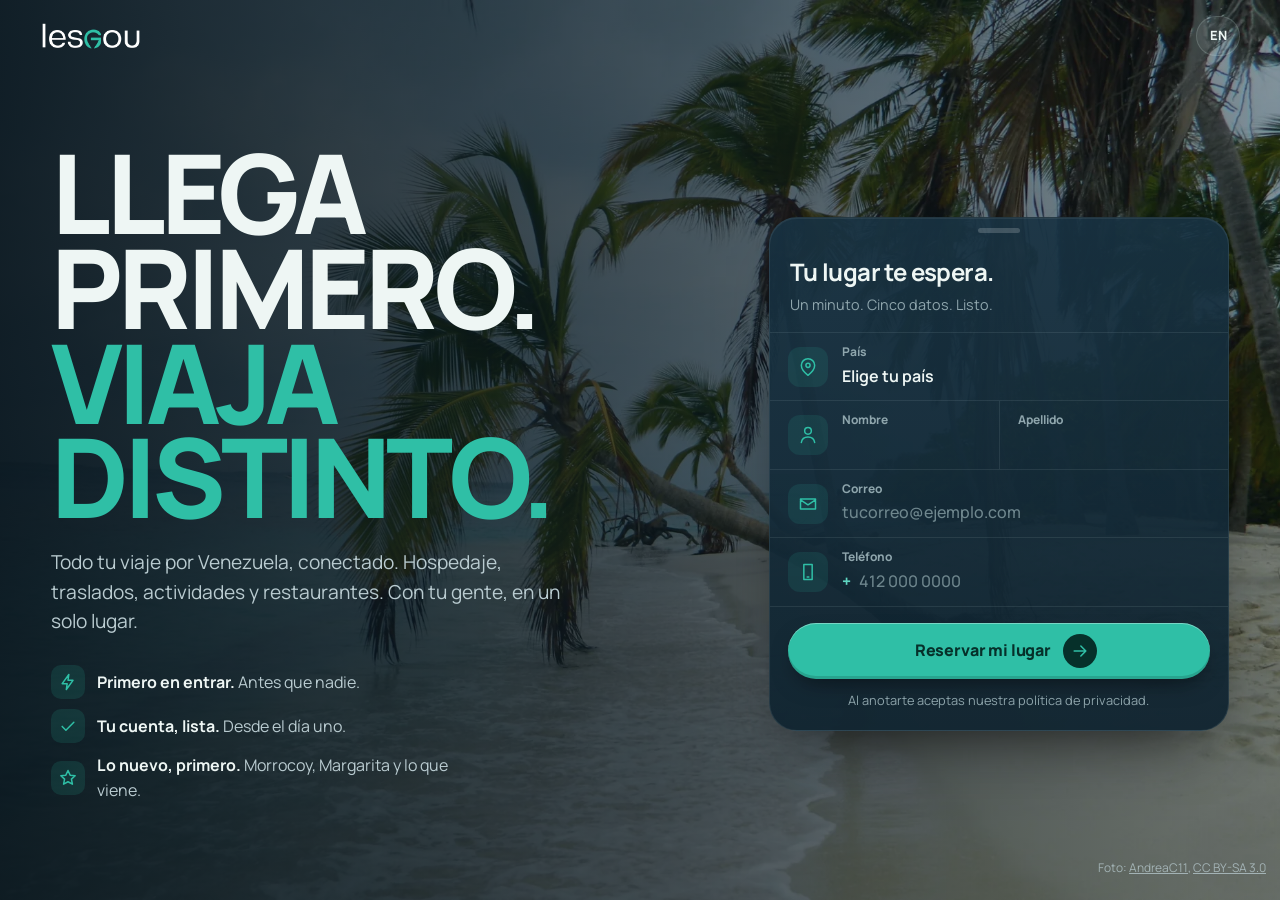
==== lista-de-espera/index.html @ 0bf419fa "Redesign the site around group travel and add the launch waitlist The site now matches the Lesgou ap" ====
<!doctype html>
<html lang="es">
<head>
  <meta charset="utf-8">
  <meta name="viewport" content="width=device-width, initial-scale=1">
  <meta name="theme-color" content="#08141c">
  <meta name="robots" content="noindex">
  <title>Reserva tu lugar · Lesgou</title>
  <meta name="description" content="Llega primero a Lesgou. Reserva tu lugar en la lista de espera.">
  <link rel="icon" type="image/svg+xml" href="data:image/svg+xml,%3Csvg xmlns='http://www.w3.org/2000/svg' viewBox='0 0 64 64'%3E%3Crect width='64' height='64' rx='16' fill='%2308141c'/%3E%3Ctext x='32' y='47' text-anchor='middle' font-family='Arial,sans-serif' font-size='44' font-weight='bold' fill='%232fbfa6'%3EG%3C/text%3E%3C/svg%3E">
  <script>
    // Already on the list on this device: go straight to the site.
    try { if (localStorage.getItem('lesgou-waitlist')) location.replace('/'); } catch (e) {}
  </script>
  <link rel="preload" as="font" href="/assets/manrope-variable.ttf" type="font/ttf" crossorigin>
  <link rel="stylesheet" href="/styles.css">
  <style>
    .wl{min-height:100svh;display:grid;grid-template-columns:1.1fr .9fr;gap:clamp(24px,4vw,64px);align-items:center;padding:96px clamp(16px,4vw,56px) 48px;isolation:isolate}
    .wl-bg{position:fixed;inset:0;z-index:-1}
    .wl-bg img{width:100%;height:100%;object-fit:cover;object-position:55% 50%}
    .wl-bg::after{content:"";position:absolute;inset:0;background:linear-gradient(90deg,rgba(8,20,28,.94) 0%,rgba(8,20,28,.7) 50%,rgba(8,20,28,.4) 100%)}
    .wl .mega{font-size:clamp(3.4rem,8.6vw,7.6rem)}
    .wl .mega span{display:block}
    .wl .lede{margin-top:24px}
    .perks{list-style:none;padding:0;margin:28px 0 0;display:grid;gap:10px;max-width:420px}
    .perks li{display:flex;align-items:center;gap:12px;font-size:1rem;color:var(--soft)}
    .perks b{color:var(--text)}
    .perks .ico{width:34px;height:34px;border-radius:10px;display:grid;place-items:center;background:rgba(47,191,166,.14);color:var(--teal);flex:none}
    .card{position:relative;width:100%;max-width:460px;justify-self:end;overflow:hidden}
    .card-head{padding:20px 20px 4px}
    .card-head b{font-size:1.5rem;letter-spacing:-.025em}
    .card-head p{margin:4px 0 12px;color:var(--muted);font-size:.9rem}
    .fields{transition:opacity .35s,filter .35s,transform .35s}
    .field-row{display:flex;align-items:center;gap:14px;padding:10px 18px;border-top:1px solid var(--line)}
    .field-row .ico{width:40px;height:40px;border-radius:12px;display:grid;place-items:center;background:rgba(47,191,166,.12);color:var(--teal);flex:none}
    .field-row .fi{flex:1;min-width:0}
    .field-row label{display:block;font-size:.75rem;font-weight:750;color:var(--muted)}
    .field-row input,.field-row select{width:100%;border:0;background:none;padding:2px 0;font:inherit;font-size:1rem;font-weight:650;color:var(--text);outline:0}
    .field-row input::placeholder{color:#6f878e;font-weight:500}
    .field-row select{appearance:none;cursor:pointer}
    .field-row select option{background:var(--sheet);color:var(--text)}
    .field-row:focus-within{background:rgba(47,191,166,.06)}
    .field-row:focus-within .ico{background:var(--teal);color:var(--teal-ink)}
    .two{display:grid;grid-template-columns:1fr 1fr}
    .two .field-row+.field-row{border-left:1px solid var(--line)}
    .phone-in{display:flex;gap:8px;align-items:center}
    .phone-in .pre{color:var(--teal-hi);font-weight:800;white-space:nowrap}
    .ced{display:grid;grid-template-rows:0fr;transition:grid-template-rows .45s var(--out)}
    .ced.show{grid-template-rows:1fr}
    .ced>div{overflow:hidden;min-height:0}
    .ced select{width:auto;color:var(--teal-hi);font-weight:800}
    .wfoot{padding:16px 18px 20px;border-top:1px solid var(--line)}
    .wfoot .fx{width:100%}
    .err{color:#ffb4a3;font-size:.88rem;margin:0 0 12px;font-weight:650}.err:empty{display:none}
    .legal{font-size:.8rem;color:var(--muted);text-align:center;margin:12px 0 0}
    .done{position:absolute;inset:0;display:flex;flex-direction:column;align-items:center;justify-content:center;text-align:center;padding:30px;opacity:0;pointer-events:none;transition:opacity .25s}
    .card.busy .fields{opacity:.3;filter:blur(2px);transform:scale(.98)}
    .card.busy .done,.card.paid .done{opacity:1}
    .card.paid .fields,.card.paid .card-head{visibility:hidden}
    .done .msg{opacity:0;transform:translateY(8px);transition:opacity .4s .75s,transform .4s .75s}
    .card.paid .done .msg{opacity:1;transform:none}
    .card.busy .done .msg{display:none}
    .done h2{font-size:1.8rem;letter-spacing:-.03em;margin:12px 0 6px}
    .done p{color:var(--soft);margin:0}
    .bar-go{width:150px;height:3px;border-radius:3px;background:var(--line-2);margin:18px auto 0;overflow:hidden}
    .bar-go i{display:block;height:100%;width:0;background:var(--teal)}
    .card.paid .bar-go i{transition:width 1.6s linear 1s;width:100%}
    .credit{position:fixed;right:14px;bottom:10px;font-size:.75rem;color:var(--soft);opacity:.75}
    .credit a{color:inherit}
    @media (max-width:900px){
      .wl{grid-template-columns:1fr;padding-top:88px;align-items:start}
      .perks{display:none}
      .card{justify-self:stretch;max-width:none}
      .credit{position:static;display:block;text-align:center;padding:0 16px 20px}
    }
    @media (max-width:420px){.two{grid-template-columns:1fr}.two .field-row+.field-row{border-left:0}}
  </style>
</head>
<body>
<svg xmlns="http://www.w3.org/2000/svg" style="display:none" aria-hidden="true">
  <symbol id="i-arrow" viewBox="0 0 24 24"><path d="M5 12h14M13 6l6 6-6 6"/></symbol>
  <symbol id="i-pin" viewBox="0 0 24 24"><path d="M20 10c0 6-8 12-8 12S4 16 4 10a8 8 0 1 1 16 0Z"/><circle cx="12" cy="10" r="2.5"/></symbol>
  <symbol id="i-user" viewBox="0 0 24 24"><path d="M12 11a4 4 0 1 0 0-8 4 4 0 0 0 0 8ZM4 21c.6-4 3.8-6.5 8-6.5s7.4 2.5 8 6.5"/></symbol>
  <symbol id="i-mail" viewBox="0 0 24 24"><path d="M3 6h18v12H3zM3 7l9 6 9-6"/></symbol>
  <symbol id="i-phone" viewBox="0 0 24 24"><path d="M7 3h10v18H7zM11 18h2"/></symbol>
  <symbol id="i-id" viewBox="0 0 24 24"><path d="M3 5h18v14H3zM7 10a2 2 0 1 0 0-.01M5 16c.5-1.6 1.6-2.5 3-2.5s2.5.9 3 2.5M14 9h4M14 13h4"/></symbol>
  <symbol id="i-bolt" viewBox="0 0 24 24"><path d="M13 3 5 14h6l-1 7 8-11h-6z"/></symbol>
  <symbol id="i-check" viewBox="0 0 24 24"><path d="m5 12.5 4.5 4.5L19 7.5"/></symbol>
  <symbol id="i-star" viewBox="0 0 24 24"><path d="m12 3 2.6 5.6 6 .7-4.5 4.1 1.2 6L12 16.5 6.7 19.4l1.2-6L3.4 9.3l6-.7z"/></symbol>
</svg>

<header class="bar">
  <a class="wordmark" href="/" aria-label="Lesgou"><img src="/assets/lesgou-logo.png" alt="Lesgou" width="102" height="30"></a>
  <button class="lang language-toggle" type="button" aria-pressed="false">EN</button>
</header>

<div class="wl-bg"><img src="/assets/morrocoy.webp" alt="" width="1920" height="1306"></div>
<main class="wl">
  <div>
    <h1 class="mega" data-en="<span>Be first.</span><span class='teal'>Travel differently.</span>"><span>Llega primero.</span><span class="teal">Viaja distinto.</span></h1>
    <p class="lede" data-en="Your whole trip around Venezuela, connected. Lodging, transfers, activities and restaurants. With your people, in one place.">Todo tu viaje por Venezuela, conectado. Hospedaje, traslados, actividades y restaurantes. Con tu gente, en un solo lugar.</p>
    <ul class="perks">
      <li><span class="ico"><svg class="icon"><use href="#i-bolt"/></svg></span><span data-en="<b>First in.</b> Before anyone else."><b>Primero en entrar.</b> Antes que nadie.</span></li>
      <li><span class="ico"><svg class="icon"><use href="#i-check"/></svg></span><span data-en="<b>Your account, ready.</b> From day one."><b>Tu cuenta, lista.</b> Desde el día uno.</span></li>
      <li><span class="ico"><svg class="icon"><use href="#i-star"/></svg></span><span data-en="<b>What's new, first.</b> Morrocoy, Margarita and what's next."><b>Lo nuevo, primero.</b> Morrocoy, Margarita y lo que viene.</span></li>
    </ul>
  </div>

  <form class="card sheet" id="form" novalidate aria-labelledby="f-title">
    <div class="grab"></div>
    <div class="card-head"><b id="f-title" data-en="Your spot is waiting.">Tu lugar te espera.</b><p data-en="One minute. Five details. Done.">Un minuto. Cinco datos. Listo.</p></div>
    <div class="fields">
      <div class="field-row"><span class="ico"><svg class="icon"><use href="#i-pin"/></svg></span><div class="fi"><label for="country" data-en="Country">País</label>
        <select id="country" autocomplete="country">
          <option value="" data-en="Choose your country">Elige tu país</option>
          <option value="VE" data-p="+58">Venezuela</option>
          <option value="CO" data-p="+57">Colombia</option>
          <option value="US" data-p="+1" data-en="United States">Estados Unidos</option>
          <option value="ES" data-p="+34" data-en="Spain">España</option>
          <option value="PA" data-p="+507" data-en="Panama">Panamá</option>
          <option value="CL" data-p="+56">Chile</option>
          <option value="AR" data-p="+54">Argentina</option>
          <option value="PE" data-p="+51" data-en="Peru">Perú</option>
          <option value="MX" data-p="+52" data-en="Mexico">México</option>
          <option value="DO" data-p="+1" data-en="Dominican Republic">República Dominicana</option>
          <option value="EC" data-p="+593">Ecuador</option>
          <option value="IT" data-p="+39" data-en="Italy">Italia</option>
          <option value="PT" data-p="+351">Portugal</option>
          <option value="CA" data-p="+1" data-en="Canada">Canadá</option>
          <option value="OT" data-p="+" data-en="Other">Otro</option>
        </select></div></div>
      <div class="two">
        <div class="field-row"><span class="ico"><svg class="icon"><use href="#i-user"/></svg></span><div class="fi"><label for="fn" data-en="First name">Nombre</label><input id="fn" autocomplete="given-name"></div></div>
        <div class="field-row"><div class="fi"><label for="ln" data-en="Last name">Apellido</label><input id="ln" autocomplete="family-name"></div></div>
      </div>
      <div class="field-row"><span class="ico"><svg class="icon"><use href="#i-mail"/></svg></span><div class="fi"><label for="em" data-en="Email">Correo</label><input id="em" type="email" autocomplete="email" placeholder="tucorreo@ejemplo.com" data-en-placeholder="you@example.com"></div></div>
      <div class="field-row"><span class="ico"><svg class="icon"><use href="#i-phone"/></svg></span><div class="fi"><label for="ph" data-en="Phone">Teléfono</label><div class="phone-in"><span class="pre" id="pp">+</span><input id="ph" type="tel" autocomplete="tel-national" placeholder="412 000 0000"></div></div></div>
      <div class="ced" id="ced"><div><div class="field-row"><span class="ico"><svg class="icon"><use href="#i-id"/></svg></span><div class="fi"><label for="ci" data-en="Cédula (ID)">Cédula</label><div class="phone-in"><select id="cit" aria-label="Tipo de cédula" data-en-aria="ID type"><option>V</option><option>E</option></select><input id="ci" inputmode="numeric" placeholder="12345678"></div></div></div></div></div>
      <div class="wfoot">
        <p class="err" id="err" role="alert"></p>
        <button class="fx fx-teal" type="submit"><span data-en="Reserve my spot">Reservar mi lugar</span> <span class="knob"><svg class="icon"><use href="#i-arrow"/></svg></span></button>
        <p class="legal" data-en="By joining you accept our privacy policy.">Al anotarte aceptas nuestra política de privacidad.</p>
      </div>
    </div>
    <div class="done" aria-live="polite">
      <svg class="ring" viewBox="0 0 100 100" aria-hidden="true"><circle class="t" cx="50" cy="50" r="44"/><circle class="d" cx="50" cy="50" r="44"/><circle class="a" cx="50" cy="50" r="44"/><path class="k" d="M31 51 L45 64 L70 37"/></svg>
      <div class="msg"><h2 id="okTitle"></h2><p data-en="Your spot is yours. Now, meet Lesgou.">Tu lugar es tuyo. Ahora, conoce Lesgou.</p><div class="bar-go"><i></i></div></div>
    </div>
  </form>
</main>
<p class="credit"><span data-en="Photo">Foto</span>: <a href="https://commons.wikimedia.org/wiki/File:Cayo_Sombrero.JPG" target="_blank" rel="noopener noreferrer">AndreaC11</a>, <a href="https://creativecommons.org/licenses/by-sa/3.0/" target="_blank" rel="noopener noreferrer">CC BY-SA 3.0</a></p>

<script src="/config.js"></script>
<script>
(() => {
  'use strict';
  // Supabase settings come from /config.js (see supabase/schema.sql).
  const supa = window.LESGOU_SUPABASE || {};
  function saveSignup(row) {
    if (!supa.url || !supa.anonKey) return Promise.reject(new Error('Supabase is not configured in /config.js'));
    const headers = { apikey: supa.anonKey, 'Content-Type': 'application/json', Prefer: 'return=minimal' };
    if (supa.anonKey.startsWith('eyJ')) headers.Authorization = `Bearer ${supa.anonKey}`; // legacy JWT anon key
    return fetch(`${supa.url.replace(/\/$/, '')}/rest/v1/waitlist`, { method: 'POST', headers, body: JSON.stringify(row) })
      // 409: this email is already on the list, which is the outcome the visitor wanted.
      .then(r => { if (!r.ok && r.status !== 409) throw new Error(String(r.status)); });
  }
  const KEY = 'lesgou-waitlist';
  document.documentElement.classList.add('js');
  const reduce = matchMedia('(prefers-reduced-motion: reduce)').matches;
  const origen = new URLSearchParams(location.search).get('origen') || 'directo';

  const S = {
    es: { toggle: 'EN', label: 'Cambiar idioma a inglés', title: 'Reserva tu lugar · Lesgou', fields: 'Completa todos los campos para reservar tu lugar.', email: 'Revisa tu correo, parece que le falta algo.', send: 'No pudimos guardar tu lugar. Inténtalo de nuevo.', ok: n => `Listo, ${n}.` },
    en: { toggle: 'ES', label: 'Switch language to Spanish', title: 'Reserve your spot · Lesgou', fields: 'Fill in every field to reserve your spot.', email: 'Check your email, something seems to be missing.', send: "We couldn't save your spot. Please try again.", ok: n => `Done, ${n}.` }
  };
  let lang = 'es';
  const orig = { h: new WeakMap(), a: new WeakMap(), p: new WeakMap() };
  const sw = (el, m, attr, en, on) => { if (!m.has(el)) m.set(el, attr ? el.getAttribute(attr) : el.innerHTML); const v = on ? en : m.get(el); attr ? el.setAttribute(attr, v) : (el.innerHTML = v); };
  function setLang(l) {
    lang = l === 'en' ? 'en' : 'es'; const on = lang === 'en';
    document.documentElement.lang = lang;
    document.querySelectorAll('[data-en]').forEach(el => sw(el, orig.h, null, el.dataset.en, on));
    document.querySelectorAll('[data-en-aria]').forEach(el => sw(el, orig.a, 'aria-label', el.dataset.enAria, on));
    document.querySelectorAll('[data-en-placeholder]').forEach(el => sw(el, orig.p, 'placeholder', el.dataset.enPlaceholder, on));
    const tg = document.querySelector('.language-toggle'); tg.textContent = S[lang].toggle; tg.setAttribute('aria-label', S[lang].label); tg.setAttribute('aria-pressed', String(on));
    document.title = S[lang].title;
    try { localStorage.setItem('lesgou-language', lang); } catch (e) {}
  }
  document.querySelector('.language-toggle').addEventListener('click', () => setLang(lang === 'en' ? 'es' : 'en'));
  let stored = null; try { stored = localStorage.getItem('lesgou-language'); } catch (e) {}
  setLang(stored || 'es');

  // fidget buttons
  document.querySelectorAll('.fx').forEach(b => {
    b.addEventListener('pointermove', e => { const r = b.getBoundingClientRect(), x = e.clientX - r.left, y = e.clientY - r.top; b.style.setProperty('--px', x + 'px'); b.style.setProperty('--py', y + 'px'); if (!reduce && e.pointerType === 'mouse') { b.style.setProperty('--mx', ((x / r.width) - .5) * 8 + 'px'); b.style.setProperty('--my', ((y / r.height) - .5) * 6 + 'px'); } });
    b.addEventListener('pointerleave', () => { b.style.setProperty('--mx', '0px'); b.style.setProperty('--my', '0px'); });
    b.addEventListener('pointerdown', () => { if (navigator.vibrate) navigator.vibrate(8); });
  });

  const form = document.getElementById('form'), country = document.getElementById('country');
  country.addEventListener('change', () => {
    const o = country.selectedOptions[0];
    document.getElementById('pp').textContent = (o && o.dataset.p) || '+';
    document.getElementById('ced').classList.toggle('show', country.value === 'VE');
  });

  form.addEventListener('submit', e => {
    e.preventDefault();
    if (form.classList.contains('busy') || form.classList.contains('paid')) return;
    const v = id => document.getElementById(id).value.trim(), err = document.getElementById('err');
    const ve = v('country') === 'VE';
    if (!v('country') || !v('fn') || !v('ln') || !v('em') || !v('ph') || (ve && !v('ci'))) { err.textContent = S[lang].fields; return; }
    if (!/^\S+@\S+\.\S+$/.test(v('em'))) { err.textContent = S[lang].email; return; }
    err.textContent = '';
    const data = { pais: v('country'), nombre: v('fn'), apellido: v('ln'), correo: v('em'), telefono: document.getElementById('pp').textContent + ' ' + v('ph'), cedula: ve ? v('cit') + '-' + v('ci') : '', origen, idioma: lang };
    const sending = saveSignup({
      country: data.pais, first_name: data.nombre, last_name: data.apellido, email: data.correo,
      phone: data.telefono, cedula: data.cedula || null, source: origen.slice(0, 60), language: lang
    });
    form.classList.add('busy');
    Promise.all([sending, new Promise(r => setTimeout(r, 1100))]).then(() => {
      document.getElementById('okTitle').textContent = S[lang].ok(data.nombre);
      form.classList.remove('busy'); form.classList.add('paid');
      if (navigator.vibrate) navigator.vibrate(12);
      try { localStorage.setItem(KEY, JSON.stringify({ fn: data.nombre, origen })); } catch (e) {}
      setTimeout(() => { location.href = '/'; }, reduce ? 1200 : 2700);
    }).catch(e => { console.error('[lesgou] waitlist:', e.message); form.classList.remove('busy'); err.textContent = S[lang].send; });
  });
})();
</script>
</body>
</html>
---- styles.css ----
@font-face{font-family:'Manrope';src:url('/assets/manrope-variable.ttf') format('truetype');font-weight:200 800;font-display:swap}
:root{
  --night:#08141c;--deep:#0d1d27;--sheet:#122733;--sheet-2:#183242;--line:rgba(214,240,236,.09);--line-2:rgba(214,240,236,.16);
  --text:#eef6f4;--soft:#b9cbd0;--muted:#8fa6ad;
  --teal:#2fbfa6;--teal-hi:#5fd6c1;--teal-ink:#06302a;--mango:#f5a220;--navy:#19244e;--blue:#28469e;
  --r-s:12px;--r-m:18px;--r-l:28px;
  --spring:cubic-bezier(.34,1.56,.64,1);--out:cubic-bezier(.22,1,.36,1);
  --f:'Manrope',system-ui,sans-serif;
}
*{box-sizing:border-box}
html{scroll-behavior:smooth;-webkit-text-size-adjust:100%;scrollbar-color:var(--sheet-2) var(--night)}
body{margin:0;background:var(--night);color:var(--text);font-family:var(--f);font-size:16px;line-height:1.55;-webkit-font-smoothing:antialiased;overflow-x:hidden}
::selection{background:var(--teal);color:var(--teal-ink)}
:focus-visible{outline:2px solid var(--teal-hi);outline-offset:3px;border-radius:10px}
img{display:block;max-width:100%}
[hidden]{display:none!important}
a{color:inherit}
button{font:inherit;color:inherit}
.icon{width:20px;height:20px;fill:none;stroke:currentColor;stroke-width:1.8;stroke-linecap:round;stroke-linejoin:round;flex:none}
.tabnum{font-variant-numeric:tabular-nums}
.skip-link{position:absolute;left:16px;top:-60px;z-index:100;padding:10px 16px;border-radius:99px;background:var(--teal);color:var(--teal-ink);font-weight:800;text-decoration:none}
.skip-link:focus{top:12px}
.sr-only{position:absolute;width:1px;height:1px;overflow:hidden;clip:rect(0 0 0 0);white-space:nowrap}

/* type */
.mega{font-weight:800;letter-spacing:-.045em;line-height:.86;text-transform:uppercase;margin:0}
.h-l{font-size:clamp(2rem,4.6vw,3.6rem);font-weight:800;letter-spacing:-.035em;line-height:1;margin:0;text-wrap:balance}
.h-m{font-size:clamp(1.4rem,2.4vw,1.9rem);font-weight:800;letter-spacing:-.025em;line-height:1.1;margin:0}
.lede{font-size:clamp(1.05rem,1.5vw,1.25rem);color:var(--soft);max-width:44ch;margin:0;text-wrap:pretty}
.teal{color:var(--teal)}
.mango{color:var(--mango)}

/* fidget controls */
.fx{--mx:0px;--my:0px;--px:50%;--py:50%;position:relative;isolation:isolate;display:inline-flex;align-items:center;justify-content:center;gap:12px;
  min-height:56px;padding:0 26px;border:0;border-radius:999px;font-weight:800;font-size:1rem;letter-spacing:-.01em;text-decoration:none;cursor:pointer;user-select:none;-webkit-tap-highlight-color:transparent;
  transform:translate(var(--mx),var(--my)) scale(var(--s,1));transition:transform .5s var(--spring),box-shadow .3s var(--out),background .2s}
.fx::before{content:"";position:absolute;inset:0;border-radius:inherit;z-index:-1;background:radial-gradient(120px circle at var(--px) var(--py),rgba(255,255,255,.28),transparent 60%);opacity:0;transition:opacity .25s}
.fx:hover::before{opacity:1}
.fx:active,.fx.is-pressed{--s:.94;transition:transform .12s var(--out)}
.fx .knob{width:34px;height:34px;border-radius:50%;display:grid;place-items:center;margin-right:-14px;transition:transform .5s var(--spring)}
.fx:hover .knob{transform:translateX(4px) rotate(-8deg)}
.fx-teal{background:var(--teal);color:var(--teal-ink);box-shadow:0 10px 24px -10px rgba(0,0,0,.6),inset 0 -3px 0 rgba(0,0,0,.14),inset 0 1px 0 rgba(255,255,255,.35)}
.fx-teal .knob{background:var(--teal-ink);color:var(--teal)}
.fx-teal:active{box-shadow:0 4px 10px -6px rgba(0,0,0,.6),inset 0 2px 0 rgba(0,0,0,.18)}
.fx-ghost{background:rgba(238,246,244,.06);color:var(--text);box-shadow:inset 0 0 0 1px var(--line-2)}
.fx-ghost:hover{background:rgba(238,246,244,.1)}
.fx-sm{min-height:44px;padding:0 18px;font-size:.9rem}
.fx-joined{background:rgba(47,191,166,.14);color:var(--teal-hi);box-shadow:inset 0 0 0 1px rgba(47,191,166,.4);cursor:default}
.fx-joined:active{--s:1}

.sw{position:relative;width:52px;height:32px;border-radius:99px;border:0;padding:0;background:#2a4250;cursor:pointer;flex:none;transition:background .25s;-webkit-tap-highlight-color:transparent}
.sw::after{content:"";position:absolute;top:3px;left:3px;width:26px;height:26px;border-radius:50%;background:#fff;box-shadow:0 2px 6px rgba(0,0,0,.35);transition:transform .45s var(--spring),width .2s var(--out)}
.sw:active::after{width:32px}
.sw[aria-checked=true]{background:var(--teal)}
.sw[aria-checked=true]::after{transform:translateX(20px)}
.sw[aria-checked=true]:active::after{transform:translateX(14px)}

.seg{position:relative;display:inline-grid;grid-auto-flow:column;grid-auto-columns:1fr;padding:4px;border-radius:99px;background:rgba(238,246,244,.07);box-shadow:inset 0 0 0 1px var(--line)}
.seg button{position:relative;z-index:1;border:0;background:none;padding:10px 18px;border-radius:99px;font-weight:750;font-size:.9rem;color:var(--soft);cursor:pointer;transition:color .25s}
.seg button[aria-pressed=true]{color:var(--teal-ink)}
.seg .pill{position:absolute;top:4px;bottom:4px;left:4px;border-radius:99px;background:var(--teal);transition:transform .5s var(--spring),width .5s var(--spring)}

.step{display:inline-flex;align-items:center;gap:6px;padding:4px;border-radius:99px;background:rgba(238,246,244,.07);box-shadow:inset 0 0 0 1px var(--line)}
.step button{width:40px;height:40px;border-radius:50%;border:0;background:var(--sheet-2);color:var(--text);cursor:pointer;display:grid;place-items:center;transition:transform .4s var(--spring),background .2s}
.step button:active{transform:scale(.86)}
.step button.plus{background:var(--teal);color:var(--teal-ink)}
.step output{min-width:2ch;text-align:center;font-weight:800;font-size:1.1rem}
.bump{animation:bump .45s var(--spring)}
@keyframes bump{0%{transform:scale(1)}40%{transform:scale(1.25)}100%{transform:scale(1)}}

/* app material */
.sheet{background:linear-gradient(180deg,rgba(24,50,66,.92),rgba(16,36,48,.94));border-radius:var(--r-l);box-shadow:0 30px 60px -30px rgba(0,0,0,.8),inset 0 1px 0 rgba(255,255,255,.06);border:1px solid var(--line)}
.grab{width:42px;height:5px;border-radius:9px;background:rgba(255,255,255,.18);margin:10px auto 0}
.row{display:flex;align-items:center;gap:14px;padding:14px 18px;border-top:1px solid var(--line)}
.row:first-child{border-top:0}
.row .ico{width:40px;height:40px;border-radius:12px;display:grid;place-items:center;background:rgba(47,191,166,.12);color:var(--teal);flex:none}
.row .t{flex:1;min-width:0}
.row .t b{display:block;font-size:.95rem;font-weight:750;line-height:1.25}
.row .t small{display:block;color:var(--muted);font-size:.8rem}
.amt{font-weight:800;font-variant-numeric:tabular-nums;white-space:nowrap}
.chip{display:inline-flex;align-items:center;gap:6px;padding:5px 10px;border-radius:99px;font-size:.78rem;font-weight:750;background:rgba(245,162,32,.14);color:var(--mango)}
.chip.ok{background:rgba(47,191,166,.14);color:var(--teal-hi)}
.chip.muted{background:rgba(238,246,244,.07);color:var(--soft)}
.example{font-size:.78rem;font-weight:700;color:var(--muted);letter-spacing:.02em}

/* one colour per person: avatars and chat bubbles */
.ava.a,[data-p=a]{--pc:#f5a220}.ava.b,[data-p=b]{--pc:#5fd6c1}.ava.c,[data-p=c]{--pc:#9db4ff}.ava.d,[data-p=d]{--pc:#ff9d85}
.ava.e,[data-p=e]{--pc:#e7d27a}.ava.f,[data-p=f]{--pc:#c9a2ff}.ava.g,[data-p=g]{--pc:#8edc85}.ava.h,[data-p=h]{--pc:#ff8fbf}
.ava{width:34px;height:34px;border-radius:50%;display:grid;place-items:center;font-weight:800;font-size:.85rem;color:var(--night);flex:none;background:var(--pc,#9fb3ba);box-shadow:0 0 0 3px var(--deep)}
.avas{display:flex}.avas .ava{margin-left:-8px}.avas .ava:first-child{margin-left:0}

/* header */
.bar{position:fixed;inset:0 0 auto;z-index:50;display:flex;align-items:center;justify-content:space-between;gap:16px;padding:16px clamp(16px,4vw,40px);transition:background .3s,backdrop-filter .3s}
.bar.scrolled{background:rgba(8,20,28,.72);backdrop-filter:blur(14px) saturate(1.2);-webkit-backdrop-filter:blur(14px) saturate(1.2);box-shadow:0 1px 0 var(--line)}
.wordmark img{height:30px;width:auto}
.nav{display:flex;gap:26px;font-weight:650;font-size:.92rem;color:var(--soft)}
.nav a{text-decoration:none;transition:color .2s}.nav a:hover{color:var(--text)}
.lang{border:0;background:rgba(238,246,244,.07);box-shadow:inset 0 0 0 1px var(--line-2);border-radius:99px;min-width:44px;min-height:40px;padding:8px 12px;font-weight:750;font-size:.8rem;cursor:pointer}

.wrap{width:min(1200px,100% - 32px);margin-inline:auto}
section{position:relative}
.js .rv{opacity:0;transform:translateY(28px);filter:blur(6px);transition:opacity .9s var(--out),transform .9s var(--out),filter .9s var(--out)}
.js .rv.in{opacity:1;transform:none;filter:none}

/* HERO */
.hero{min-height:100svh;display:grid;grid-template-columns:1.1fr .9fr;gap:clamp(24px,4vw,64px);align-items:center;padding:110px clamp(16px,4vw,56px) 64px;isolation:isolate}
.hero-bg{position:absolute;inset:0;z-index:-1;overflow:hidden}
.hero-bg img{width:100%;height:100%;object-fit:cover;object-position:60% 50%;transform:scale(1.06);animation:drift 22s var(--out) forwards}
@keyframes drift{to{transform:scale(1)}}
.hero-bg::after{content:"";position:absolute;inset:0;background:linear-gradient(90deg,rgba(8,20,28,.94) 0%,rgba(8,20,28,.72) 45%,rgba(8,20,28,.35) 100%),linear-gradient(0deg,var(--night) 0%,transparent 30%)}
.hero .mega{font-size:clamp(3.6rem,9.6vw,8.4rem)}
.hero .mega span{display:block}
.hero .lede{margin-top:26px}
.cta-row{display:flex;flex-wrap:wrap;gap:12px;margin-top:34px}

.bill{width:100%;max-width:440px;justify-self:end;overflow:hidden}
.bill-head{display:flex;align-items:center;justify-content:space-between;gap:12px;padding:20px 20px 6px}
.bill-head b{font-size:1.05rem}
.bill-total{padding:4px 20px 16px}
.bill-total .big{font-size:2.6rem;font-weight:800;letter-spacing:-.04em;line-height:1}
.bill-total small{color:var(--muted);font-size:.82rem}
.bar-prog{height:6px;border-radius:9px;background:rgba(255,255,255,.08);margin-top:12px;overflow:hidden}
.bar-prog i{display:block;height:100%;width:0;background:var(--teal);border-radius:9px;transition:width 1s var(--out)}
.bill-people{display:flex;align-items:center;justify-content:space-between;gap:12px;padding:14px 20px;background:rgba(0,0,0,.18);border-top:1px solid var(--line);border-bottom:1px solid var(--line)}
.bill-people .q{font-weight:750;font-size:.92rem}
.bill-foot{display:flex;flex-wrap:wrap;align-items:flex-end;justify-content:space-between;gap:12px;padding:16px 20px 20px;border-top:1px solid var(--line)}
.bill-foot .pp{font-size:1.9rem;font-weight:800;letter-spacing:-.03em;white-space:nowrap}
.bill-foot small{display:block;color:var(--muted);font-size:.8rem}
.avas .ava{transition:transform .45s var(--spring),opacity .3s}
.avas .ava.enter{animation:pop .5s var(--spring)}
@keyframes pop{from{transform:scale(0)}to{transform:scale(1)}}

/* CHAT */
.chat-sec{padding:clamp(80px,12vw,160px) 0}
.chat-grid{display:grid;grid-template-columns:1fr 1fr;gap:64px;align-items:center}
.thread{display:flex;flex-direction:column;gap:10px;max-width:440px}
.msg{align-self:flex-start;display:flex;align-items:flex-end;gap:8px;max-width:88%}
.msg .ava{width:28px;height:28px;font-size:.75rem;box-shadow:none}
.msg .txt{padding:10px 14px;border-radius:18px 18px 18px 6px;font-size:.95rem;line-height:1.4;background:color-mix(in srgb,var(--pc) 18%,#122733);box-shadow:inset 0 0 0 1px color-mix(in srgb,var(--pc) 30%,transparent)}
.msg b{display:block;font-size:.78rem;color:var(--pc);margin-bottom:2px}
.msg.me{align-self:flex-end;flex-direction:row-reverse}
.msg.me .txt{border-radius:18px 18px 6px 18px}
.js .thread .msg{opacity:0;transform:translateY(14px) scale(.96)}
.thread.in .msg{opacity:1;transform:none;transition:opacity .45s var(--out),transform .55s var(--spring)}
.unread{align-self:center;font-size:.78rem;font-weight:750;color:var(--muted);padding:6px 12px;border-radius:99px;background:rgba(238,246,244,.06)}
.chat-copy .h-l{margin-bottom:22px}

/* HOW: steps drive a sticky app screen */
.how{padding:40px 0 120px}
.how-grid{display:grid;grid-template-columns:1fr minmax(320px,420px);gap:clamp(32px,6vw,96px)}
.steps-col{display:flex;flex-direction:column}
.stp{min-height:78vh;display:flex;flex-direction:column;justify-content:center;opacity:.32;transition:opacity .5s var(--out)}
.stp.on{opacity:1}
.stp .h-l{margin-bottom:18px}
.stp p{color:var(--soft);font-size:1.1rem;max-width:40ch;margin:0}
.stage{position:sticky;top:12vh;height:76vh;display:flex;align-items:center}
.screen{position:absolute;inset:auto 0;width:100%;opacity:0;transform:translateY(24px) scale(.97);filter:blur(4px);pointer-events:none;transition:opacity .5s var(--out),transform .6s var(--out),filter .5s}
.screen.on{opacity:1;transform:none;filter:none;pointer-events:auto}
.scr-h{padding:18px 20px 8px}
.scr-h b{font-size:1.25rem;letter-spacing:-.02em}
.scr-h small{display:block;color:var(--muted);font-size:.82rem;margin-top:2px}
.invite{display:flex;gap:8px;padding:8px 20px 16px}
.invite .fx{flex:1}
.who .row{opacity:0;transform:translateX(-10px);transition:opacity .4s,transform .5s var(--spring)}
.who .row.in{opacity:1;transform:none}
.split-top{display:flex;align-items:center;gap:12px;padding:6px 20px 14px}
.split-top .amt{margin-left:auto;font-size:1.5rem}
.forwho{padding:6px 20px 20px}
.forwho .seg{width:100%}
.person{display:flex;gap:12px;align-items:center;margin-top:16px;padding:14px;border-radius:16px;background:rgba(0,0,0,.2);transition:opacity .35s,transform .45s var(--spring)}
.person.hide{opacity:0;transform:scale(.96);pointer-events:none}
.note-minor{margin-top:10px;padding:12px 14px;border-radius:14px;background:rgba(245,162,32,.1);color:#ffd18a;font-size:.85rem;font-weight:650}
.notif{margin:8px 20px 16px;padding:14px 16px;border-radius:18px;background:rgba(238,246,244,.06);display:flex;gap:12px;align-items:flex-start;box-shadow:inset 0 0 0 1px var(--line-2)}
.notif .ico{width:36px;height:36px;border-radius:10px;display:grid;place-items:center;background:var(--mango);color:#1d1404;flex:none}
.notif b{display:block;font-size:.95rem}
.notif small{color:var(--soft);font-size:.85rem}
.screen.on .notif{animation:drop .7s var(--spring)}
@keyframes drop{from{transform:translateY(-30px);opacity:0}to{transform:none;opacity:1}}

/* check ring (payments, forms) */
.ring{width:96px;height:96px;margin:10px auto 4px;display:block}
.ring .t{fill:none;stroke:rgba(255,255,255,.1);stroke-width:5}
.ring .a{fill:none;stroke:var(--teal);stroke-width:5;stroke-linecap:round;stroke-dasharray:276.5;stroke-dashoffset:276.5;transform:rotate(-90deg);transform-origin:50% 50%}
.ring .d{fill:var(--teal);transform-origin:50% 50%;transform:scale(0)}
.ring .k{fill:none;stroke:var(--teal-ink);stroke-width:6;stroke-linecap:round;stroke-linejoin:round;stroke-dasharray:60;stroke-dashoffset:60}
.paid .ring .a{transition:stroke-dashoffset .6s var(--out);stroke-dashoffset:0}
.paid .ring .d{transition:transform .45s var(--spring) .5s;transform:scale(1)}
.paid .ring .k{transition:stroke-dashoffset .35s var(--out) .8s;stroke-dashoffset:0}
.busy .ring .a{stroke-dashoffset:207;animation:spin .8s linear infinite}
@keyframes spin{from{transform:rotate(-90deg)}to{transform:rotate(270deg)}}
.methods{display:flex;flex-wrap:wrap;gap:8px;padding:6px 20px 14px;justify-content:center}
.pay-done{text-align:center;padding:0 20px 20px}
.pay-done b{font-size:1.4rem;letter-spacing:-.02em}

/* SINGLE SERVICES */
.single{padding:120px 0}
.single-row{display:flex;flex-wrap:wrap;gap:12px;margin-top:36px}
.single-row .fx{min-height:64px;padding:0 24px 0 18px;font-size:1.05rem;cursor:default}
.single-row .fx .icon{width:24px;height:24px;color:var(--teal)}

/* DESTINATIONS */
.dest{display:grid;grid-template-columns:1.2fr 1fr .55fr;gap:14px;height:min(78vh,720px);padding-bottom:120px}
.place{position:relative;overflow:hidden;border-radius:var(--r-l);isolation:isolate;display:flex;align-items:flex-end;padding:26px}
.place img{position:absolute;inset:0;width:100%;height:100%;object-fit:cover;z-index:-2;transition:transform 1.2s var(--out)}
.place::after{content:"";position:absolute;inset:0;z-index:-1;background:linear-gradient(0deg,rgba(8,20,28,.92),rgba(8,20,28,.05) 60%)}
.place:hover img{transform:scale(1.05)}
.place .mega{font-size:clamp(2.2rem,3.9vw,4.2rem)}
.place small{display:block;color:var(--soft);font-weight:650;margin-top:10px}
.place.next{background:var(--sheet);align-items:center;justify-content:center;text-align:center}
.place.next::after{display:none}
.place.next b{font-size:1.4rem;line-height:1.15;letter-spacing:-.02em}

/* PROVIDERS: same composition as the hero, photo + app sheet */
.prov{padding:clamp(100px,12vw,150px) clamp(16px,4vw,56px);isolation:isolate;overflow:hidden}
.prov-bg{position:absolute;inset:0;z-index:-1}
.prov-bg img{width:100%;height:100%;object-fit:cover;object-position:30% 60%}
.prov-bg::after{content:"";position:absolute;inset:0;background:linear-gradient(90deg,rgba(8,20,28,.96) 0%,rgba(8,20,28,.82) 50%,rgba(8,20,28,.55) 100%),linear-gradient(180deg,var(--night) 0%,transparent 18%,transparent 82%,var(--night) 100%)}
.prov-grid{display:grid;grid-template-columns:1fr minmax(340px,460px);gap:clamp(32px,6vw,96px);align-items:start;max-width:1200px;margin:0 auto}
.prov .h-l span{color:var(--teal)}
.prov .lede{margin-top:20px}
.prov-contact{display:flex;flex-wrap:wrap;gap:12px;margin-top:32px}
.prov-contact small{display:block;font-weight:650;font-size:.78rem;opacity:.8;line-height:1.1}
.prov-contact .fx{min-height:62px;text-align:left;justify-content:flex-start}
.prov-contact .fx span{line-height:1.2}
.commission{margin-top:22px;color:var(--muted);font-size:.92rem;max-width:44ch}

.pform{position:relative;overflow:hidden}
.pf-head{display:flex;align-items:center;justify-content:space-between;gap:12px;padding:20px 20px 4px}
.pf-head b{font-size:1.25rem;letter-spacing:-.02em}
.pf-sub{padding:0 20px 14px;color:var(--muted);font-size:.85rem;margin:0}
.tiles{display:grid;grid-template-columns:repeat(5,1fr);gap:8px;padding:4px 16px 16px}
.tile{position:relative;cursor:pointer;margin:0}
.tile input{position:absolute;opacity:0;width:1px;height:1px}
.tile>span{display:flex;flex-direction:column;align-items:center;gap:6px;padding:12px 4px 10px;border-radius:16px;background:rgba(238,246,244,.05);box-shadow:inset 0 0 0 1px var(--line);font-size:.72rem;font-weight:750;text-align:center;line-height:1.15;color:var(--soft);transition:transform .45s var(--spring),background .2s,color .2s,box-shadow .2s}
.tile .icon{width:22px;height:22px;color:var(--teal);transition:color .2s}
.tile:active>span{transform:scale(.9)}
.tile input:checked+span{background:var(--teal);color:var(--teal-ink);box-shadow:none}
.tile input:checked+span .icon{color:var(--teal-ink)}
.tile input:focus-visible+span{outline:2px solid var(--teal-hi);outline-offset:2px}
.pcol{display:grid;grid-template-rows:0fr;transition:grid-template-rows .6s var(--out)}
.pform.open .pcol{grid-template-rows:1fr}
.pcol>div{overflow:hidden;min-height:0}
.pfields{opacity:0;transform:translateY(-10px);transition:opacity .4s var(--out) .08s,transform .55s var(--out) .05s,filter .35s}
.pform.open .pfields{opacity:1;transform:none}
.field-row{display:flex;align-items:center;gap:14px;padding:10px 18px;border-top:1px solid var(--line)}
.field-row .ico{width:40px;height:40px;border-radius:12px;display:grid;place-items:center;background:rgba(47,191,166,.12);color:var(--teal);flex:none}
.field-row .fi{flex:1;min-width:0}
.field-row label{display:block;font-size:.75rem;font-weight:750;color:var(--muted)}
.field-row input,.field-row textarea,.field-row select{width:100%;border:0;background:none;padding:2px 0;font:inherit;font-size:1rem;font-weight:650;color:var(--text);outline:0}
.field-row input::placeholder,.field-row textarea::placeholder{color:#6f878e;font-weight:500}
.field-row textarea{resize:none;min-height:48px}
.field-row select{appearance:none;width:auto;padding-right:4px;color:var(--teal-hi);font-weight:800;cursor:pointer}
.field-row select option{background:var(--sheet);color:var(--text)}
.field-row:focus-within{background:rgba(47,191,166,.06)}
.field-row:focus-within .ico{background:var(--teal);color:var(--teal-ink)}
.phone-in{display:flex;align-items:center;gap:8px}
.via{padding:14px 18px;border-top:1px solid var(--line)}
.via label{display:block;font-size:.75rem;font-weight:750;color:var(--muted);margin-bottom:8px}
.via .seg{width:100%}
.pform-foot{padding:16px 18px 20px;border-top:1px solid var(--line)}
.pform-foot .fx{width:100%}
.perr{color:#ffb4a3;font-size:.88rem;margin:0 0 12px;font-weight:650}.perr:empty{display:none}
.plegal{font-size:.8rem;color:var(--muted);text-align:center;margin:12px 0 0}
.pstart{padding:0 18px 20px}
.pstart .fx{width:100%}
.pform.open .pstart{display:none}
.pdone{position:absolute;inset:0;display:flex;flex-direction:column;align-items:center;justify-content:center;text-align:center;padding:28px;opacity:0;pointer-events:none;transition:opacity .3s;background:linear-gradient(180deg,rgba(24,50,66,.6),rgba(16,36,48,.75))}
.pform.busy .pfields,.pform.busy .tiles{opacity:.3;filter:blur(2px)}
.pform.busy .pdone,.pform.paid .pdone{opacity:1;pointer-events:auto}
.pform.paid .pcol,.pform.paid .tiles,.pform.paid .pf-head,.pform.paid .pf-sub,.pform.paid .pstart{visibility:hidden}
.pdone .okmsg{opacity:0;transform:translateY(8px);transition:opacity .4s .7s,transform .4s .7s}
.pform.paid .okmsg{opacity:1;transform:none}
.pform.busy .okmsg{display:none}
.pdone b{font-size:1.4rem;letter-spacing:-.02em;display:block;margin-top:8px}
.pdone p{color:var(--soft);margin:6px 0 16px;max-width:32ch}

/* CLOSE + FOOTER */
.close{padding:140px 0 160px;text-align:center}
.close .mega{font-size:clamp(3rem,10vw,9rem)}
.close .cta-row{justify-content:center}
.foot{padding:28px 0 40px;border-top:1px solid var(--line);color:var(--muted);font-size:.85rem;display:flex;justify-content:space-between;gap:16px;flex-wrap:wrap}
.foot a{color:var(--soft)}

@media (max-width:980px){
  .hero{grid-template-columns:1fr;padding-top:100px;align-items:end}
  .bill{justify-self:stretch;max-width:none}
  .chat-grid{grid-template-columns:1fr}
  .how-grid{display:block}
  .stage{display:none}
  .stp{min-height:0;opacity:1;padding:56px 0}
  .stp .h-l{font-size:1.9rem}
  .stp p{font-size:1rem}
  .stp .screen{position:static;opacity:1;transform:none;filter:none;pointer-events:auto;margin-top:26px}
  .dest{grid-template-columns:1fr;height:auto}
  .place{min-height:340px}
  .place.next{min-height:160px}
  .prov-grid{grid-template-columns:1fr}
  .prov-bg::after{background:linear-gradient(180deg,var(--night) 0%,rgba(8,20,28,.82) 30%,rgba(8,20,28,.9) 100%)}
}
@media (max-width:820px){.nav{display:none}}
@media (max-width:480px){.tiles{grid-template-columns:repeat(3,1fr)}}
@media (prefers-reduced-motion:reduce){
  html{scroll-behavior:auto}
  *,*::before,*::after{animation-duration:.01ms!important;animation-iteration-count:1!important;transition-duration:.01ms!important}
  .js .rv{opacity:1;transform:none;filter:none}
}
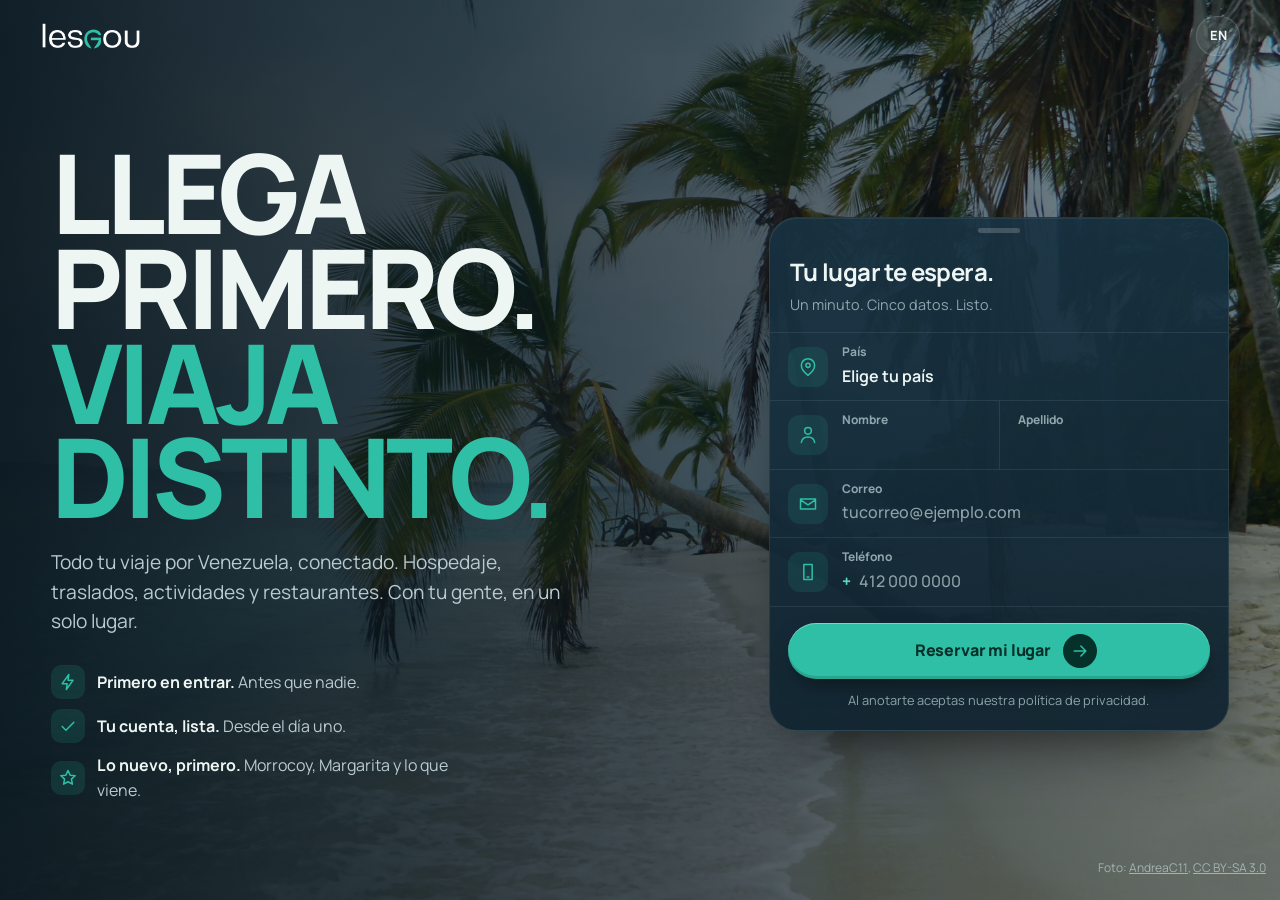
==== commit 8b9ac2aa: "Fix padding, nested surfaces and contrast flagged by the design check Give the service pills vertica" ====
--- a/lista-de-espera/index.html
+++ b/lista-de-espera/index.html
@@ -36,7 +36,7 @@
     .field-row .fi{flex:1;min-width:0}
     .field-row label{display:block;font-size:.75rem;font-weight:750;color:var(--muted)}
     .field-row input,.field-row select{width:100%;border:0;background:none;padding:2px 0;font:inherit;font-size:1rem;font-weight:650;color:var(--text);outline:0}
-    .field-row input::placeholder{color:#6f878e;font-weight:500}
+    .field-row input::placeholder{color:#8ea3a9;font-weight:500}
     .field-row select{appearance:none;cursor:pointer}
     .field-row select option{background:var(--sheet);color:var(--text)}
     .field-row:focus-within{background:rgba(47,191,166,.06)}
--- a/styles.css
+++ b/styles.css
@@ -55,12 +55,12 @@
 .sw[aria-checked=true]::after{transform:translateX(20px)}
 .sw[aria-checked=true]:active::after{transform:translateX(14px)}
 
-.seg{position:relative;display:inline-grid;grid-auto-flow:column;grid-auto-columns:1fr;padding:4px;border-radius:99px;background:rgba(238,246,244,.07);box-shadow:inset 0 0 0 1px var(--line)}
+.seg{position:relative;display:inline-grid;grid-auto-flow:column;grid-auto-columns:1fr;padding:4px;border-radius:99px;background:rgba(0,0,0,.22)}
 .seg button{position:relative;z-index:1;border:0;background:none;padding:10px 18px;border-radius:99px;font-weight:750;font-size:.9rem;color:var(--soft);cursor:pointer;transition:color .25s}
 .seg button[aria-pressed=true]{color:var(--teal-ink)}
 .seg .pill{position:absolute;top:4px;bottom:4px;left:4px;border-radius:99px;background:var(--teal);transition:transform .5s var(--spring),width .5s var(--spring)}
 
-.step{display:inline-flex;align-items:center;gap:6px;padding:4px;border-radius:99px;background:rgba(238,246,244,.07);box-shadow:inset 0 0 0 1px var(--line)}
+.step{display:inline-flex;align-items:center;gap:6px;padding:4px;border-radius:99px;background:rgba(0,0,0,.22)}
 .step button{width:40px;height:40px;border-radius:50%;border:0;background:var(--sheet-2);color:var(--text);cursor:pointer;display:grid;place-items:center;transition:transform .4s var(--spring),background .2s}
 .step button:active{transform:scale(.86)}
 .step button.plus{background:var(--teal);color:var(--teal-ink)}
@@ -167,10 +167,10 @@
 .split-top .amt{margin-left:auto;font-size:1.5rem}
 .forwho{padding:6px 20px 20px}
 .forwho .seg{width:100%}
-.person{display:flex;gap:12px;align-items:center;margin-top:16px;padding:14px;border-radius:16px;background:rgba(0,0,0,.2);transition:opacity .35s,transform .45s var(--spring)}
+.person{display:flex;gap:12px;align-items:center;margin-top:18px;padding:16px 0 0;border-top:1px solid var(--line);transition:opacity .35s,transform .45s var(--spring)}
 .person.hide{opacity:0;transform:scale(.96);pointer-events:none}
-.note-minor{margin-top:10px;padding:12px 14px;border-radius:14px;background:rgba(245,162,32,.1);color:#ffd18a;font-size:.85rem;font-weight:650}
-.notif{margin:8px 20px 16px;padding:14px 16px;border-radius:18px;background:rgba(238,246,244,.06);display:flex;gap:12px;align-items:flex-start;box-shadow:inset 0 0 0 1px var(--line-2)}
+.note-minor{margin-top:14px;padding-top:14px;border-top:1px solid var(--line);color:#ffd18a;font-size:.85rem;font-weight:650}
+.notif{padding:8px 20px 18px;display:flex;gap:14px;align-items:flex-start}
 .notif .ico{width:36px;height:36px;border-radius:10px;display:grid;place-items:center;background:var(--mango);color:#1d1404;flex:none}
 .notif b{display:block;font-size:.95rem}
 .notif small{color:var(--soft);font-size:.85rem}
@@ -195,7 +195,7 @@
 /* SINGLE SERVICES */
 .single{padding:120px 0}
 .single-row{display:flex;flex-wrap:wrap;gap:12px;margin-top:36px}
-.single-row .fx{min-height:64px;padding:0 24px 0 18px;font-size:1.05rem;cursor:default}
+.single-row .fx{min-height:64px;padding:14px 24px 14px 18px;font-size:1.05rem;cursor:default}
 .single-row .fx .icon{width:24px;height:24px;color:var(--teal)}
 
 /* DESTINATIONS */
@@ -219,7 +219,7 @@
 .prov .h-l span{color:var(--teal)}
 .prov .lede{margin-top:20px}
 .prov-contact{display:flex;flex-wrap:wrap;gap:12px;margin-top:32px}
-.prov-contact small{display:block;font-weight:650;font-size:.78rem;opacity:.8;line-height:1.1}
+.prov-contact small{display:block;font-weight:650;font-size:.78rem;line-height:1.1}
 .prov-contact .fx{min-height:62px;text-align:left;justify-content:flex-start}
 .prov-contact .fx span{line-height:1.2}
 .commission{margin-top:22px;color:var(--muted);font-size:.92rem;max-width:44ch}
@@ -247,7 +247,7 @@
 .field-row .fi{flex:1;min-width:0}
 .field-row label{display:block;font-size:.75rem;font-weight:750;color:var(--muted)}
 .field-row input,.field-row textarea,.field-row select{width:100%;border:0;background:none;padding:2px 0;font:inherit;font-size:1rem;font-weight:650;color:var(--text);outline:0}
-.field-row input::placeholder,.field-row textarea::placeholder{color:#6f878e;font-weight:500}
+.field-row input::placeholder,.field-row textarea::placeholder{color:#8ea3a9;font-weight:500}
 .field-row textarea{resize:none;min-height:48px}
 .field-row select{appearance:none;width:auto;padding-right:4px;color:var(--teal-hi);font-weight:800;cursor:pointer}
 .field-row select option{background:var(--sheet);color:var(--text)}
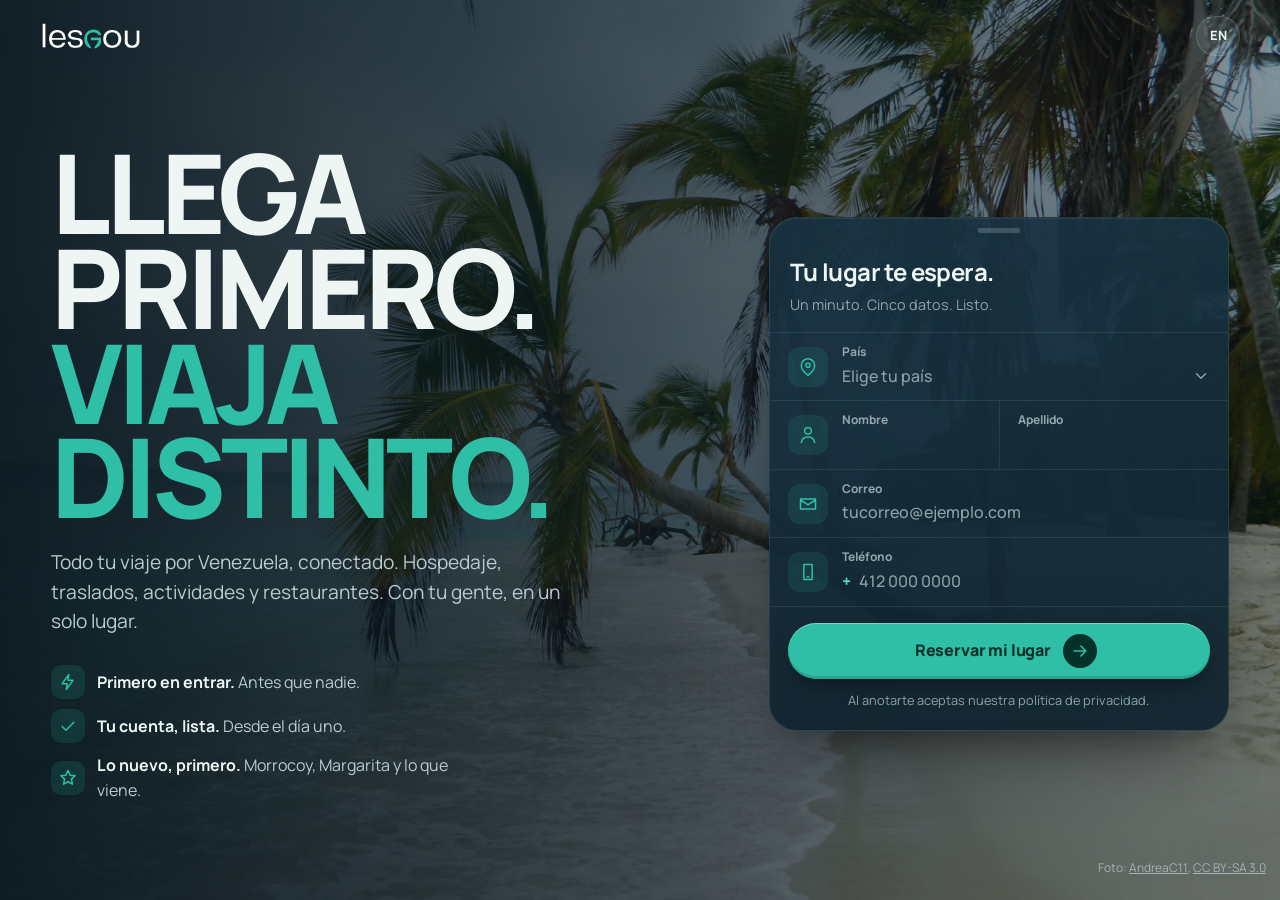
==== commit ef7017f4: "Searchable country picker with every country on the waitlist Replace the short country select with a" ====
--- a/lista-de-espera/index.html
+++ b/lista-de-espera/index.html
@@ -41,6 +41,30 @@
     .field-row select option{background:var(--sheet);color:var(--text)}
     .field-row:focus-within{background:rgba(47,191,166,.06)}
     .field-row:focus-within .ico{background:var(--teal);color:var(--teal-ink)}
+    .cbtn{display:flex;align-items:center;justify-content:space-between;gap:10px;width:100%;border:0;background:none;padding:2px 0;font:inherit;font-size:1rem;font-weight:650;color:var(--text);cursor:pointer;text-align:left;outline:0}
+    .cbtn .ph{color:#8ea3a9;font-weight:500}
+    .cbtn .chev{width:18px;height:18px;color:var(--muted);flex:none;transition:transform .45s var(--spring)}
+    .crow.open .chev{transform:rotate(180deg);color:var(--teal-hi)}
+    .crow{cursor:pointer}
+    .flag{font-size:1.15rem;line-height:1;margin-right:8px}
+    .cpick{display:grid;grid-template-rows:0fr;transition:grid-template-rows .5s var(--out)}
+    .cpick.show{grid-template-rows:1fr}
+    .cpick>div{overflow:hidden;min-height:0}
+    .csearch{display:flex;align-items:center;gap:10px;margin:4px 18px 8px;padding:0 14px;min-height:48px;border-radius:99px;background:rgba(0,0,0,.22)}
+    .csearch .icon{width:20px;height:20px;color:var(--teal);flex:none}
+    .csearch input{flex:1;min-width:0;border:0;background:none;font:inherit;font-size:1rem;font-weight:650;color:var(--text);outline:0;padding:12px 0}
+    .csearch input::placeholder{color:#8ea3a9;font-weight:500}
+    .csearch input::-webkit-search-cancel-button{filter:invert(.7)}
+    .csearch:focus-within{box-shadow:0 0 0 2px var(--teal)}
+    .clist{list-style:none;margin:0;padding:0 8px 10px;max-height:min(300px,42svh);overflow-y:auto;overscroll-behavior:contain;scrollbar-width:thin;scrollbar-color:var(--sheet-2) transparent}
+    .clist li[role=option]{display:flex;align-items:center;gap:4px;min-height:46px;padding:0 12px;border-radius:14px;cursor:pointer;font-weight:650;transition:background .15s}
+    .clist li[role=option] .n{flex:1;min-width:0;overflow:hidden;text-overflow:ellipsis;white-space:nowrap}
+    .clist li[role=option] .d{color:var(--muted);font-size:.88rem;font-variant-numeric:tabular-nums}
+    .clist li[role=option].act{background:rgba(238,246,244,.07)}
+    .clist li[role=option][aria-selected=true]{color:var(--teal-hi)}
+    .clist li[role=option][aria-selected=true] .d{color:var(--teal-hi)}
+    .clist .grp{padding:10px 12px 4px;font-size:.72rem;font-weight:800;letter-spacing:.06em;text-transform:uppercase;color:var(--muted)}
+    .clist .none{padding:16px 12px;color:var(--muted)}
     .two{display:grid;grid-template-columns:1fr 1fr}
     .two .field-row+.field-row{border-left:1px solid var(--line)}
     .phone-in{display:flex;gap:8px;align-items:center}
@@ -78,6 +102,8 @@
 </head>
 <body>
 <svg xmlns="http://www.w3.org/2000/svg" style="display:none" aria-hidden="true">
+  <symbol id="i-search" viewBox="0 0 24 24"><path d="M10.5 17a6.5 6.5 0 1 0 0-13 6.5 6.5 0 0 0 0 13ZM15.5 15.5 20 20"/></symbol>
+  <symbol id="i-down" viewBox="0 0 24 24"><path d="m6 9 6 6 6-6"/></symbol>
   <symbol id="i-arrow" viewBox="0 0 24 24"><path d="M5 12h14M13 6l6 6-6 6"/></symbol>
   <symbol id="i-pin" viewBox="0 0 24 24"><path d="M20 10c0 6-8 12-8 12S4 16 4 10a8 8 0 1 1 16 0Z"/><circle cx="12" cy="10" r="2.5"/></symbol>
   <symbol id="i-user" viewBox="0 0 24 24"><path d="M12 11a4 4 0 1 0 0-8 4 4 0 0 0 0 8ZM4 21c.6-4 3.8-6.5 8-6.5s7.4 2.5 8 6.5"/></symbol>
@@ -110,25 +136,13 @@
     <div class="grab"></div>
     <div class="card-head"><b id="f-title" data-en="Your spot is waiting.">Tu lugar te espera.</b><p data-en="One minute. Five details. Done.">Un minuto. Cinco datos. Listo.</p></div>
     <div class="fields">
-      <div class="field-row"><span class="ico"><svg class="icon"><use href="#i-pin"/></svg></span><div class="fi"><label for="country" data-en="Country">País</label>
-        <select id="country" autocomplete="country">
-          <option value="" data-en="Choose your country">Elige tu país</option>
-          <option value="VE" data-p="+58">Venezuela</option>
-          <option value="CO" data-p="+57">Colombia</option>
-          <option value="US" data-p="+1" data-en="United States">Estados Unidos</option>
-          <option value="ES" data-p="+34" data-en="Spain">España</option>
-          <option value="PA" data-p="+507" data-en="Panama">Panamá</option>
-          <option value="CL" data-p="+56">Chile</option>
-          <option value="AR" data-p="+54">Argentina</option>
-          <option value="PE" data-p="+51" data-en="Peru">Perú</option>
-          <option value="MX" data-p="+52" data-en="Mexico">México</option>
-          <option value="DO" data-p="+1" data-en="Dominican Republic">República Dominicana</option>
-          <option value="EC" data-p="+593">Ecuador</option>
-          <option value="IT" data-p="+39" data-en="Italy">Italia</option>
-          <option value="PT" data-p="+351">Portugal</option>
-          <option value="CA" data-p="+1" data-en="Canada">Canadá</option>
-          <option value="OT" data-p="+" data-en="Other">Otro</option>
-        </select></div></div>
+      <div class="field-row crow" id="crow"><span class="ico"><svg class="icon"><use href="#i-pin"/></svg></span><div class="fi"><label for="cbtn" data-en="Country">País</label>
+        <button type="button" class="cbtn" id="cbtn" aria-expanded="false" aria-controls="cpick"><span id="cval" class="ph">Elige tu país</span><svg class="icon chev" aria-hidden="true"><use href="#i-down"/></svg></button>
+        <input type="hidden" id="country"></div></div>
+      <div class="cpick" id="cpick"><div id="cpin">
+        <div class="csearch"><svg class="icon" aria-hidden="true"><use href="#i-search"/></svg><input id="cq" type="search" role="combobox" aria-expanded="true" aria-controls="clist" aria-autocomplete="list" autocomplete="off" spellcheck="false" placeholder="Busca tu país" data-en-placeholder="Search your country" aria-label="Busca tu país" data-en-aria="Search your country"></div>
+        <ul class="clist" id="clist" role="listbox" aria-label="Países" data-en-aria="Countries"></ul>
+      </div></div>
       <div class="two">
         <div class="field-row"><span class="ico"><svg class="icon"><use href="#i-user"/></svg></span><div class="fi"><label for="fn" data-en="First name">Nombre</label><input id="fn" autocomplete="given-name"></div></div>
         <div class="field-row"><div class="fi"><label for="ln" data-en="Last name">Apellido</label><input id="ln" autocomplete="family-name"></div></div>
@@ -173,7 +187,7 @@
     es: { toggle: 'EN', label: 'Cambiar idioma a inglés', title: 'Reserva tu lugar · Lesgou', fields: 'Completa todos los campos para reservar tu lugar.', email: 'Revisa tu correo, parece que le falta algo.', send: 'No pudimos guardar tu lugar. Inténtalo de nuevo.', ok: n => `Listo, ${n}.` },
     en: { toggle: 'ES', label: 'Switch language to Spanish', title: 'Reserve your spot · Lesgou', fields: 'Fill in every field to reserve your spot.', email: 'Check your email, something seems to be missing.', send: "We couldn't save your spot. Please try again.", ok: n => `Done, ${n}.` }
   };
-  let lang = 'es';
+  let lang = 'es', onLang = () => {};
   const orig = { h: new WeakMap(), a: new WeakMap(), p: new WeakMap() };
   const sw = (el, m, attr, en, on) => { if (!m.has(el)) m.set(el, attr ? el.getAttribute(attr) : el.innerHTML); const v = on ? en : m.get(el); attr ? el.setAttribute(attr, v) : (el.innerHTML = v); };
   function setLang(l) {
@@ -185,6 +199,7 @@
     const tg = document.querySelector('.language-toggle'); tg.textContent = S[lang].toggle; tg.setAttribute('aria-label', S[lang].label); tg.setAttribute('aria-pressed', String(on));
     document.title = S[lang].title;
     try { localStorage.setItem('lesgou-language', lang); } catch (e) {}
+    onLang();
   }
   document.querySelector('.language-toggle').addEventListener('click', () => setLang(lang === 'en' ? 'es' : 'en'));
   let stored = null; try { stored = localStorage.getItem('lesgou-language'); } catch (e) {}
@@ -198,11 +213,86 @@
   });
 
   const form = document.getElementById('form'), country = document.getElementById('country');
-  country.addEventListener('change', () => {
-    const o = country.selectedOptions[0];
-    document.getElementById('pp').textContent = (o && o.dataset.p) || '+';
-    document.getElementById('ced').classList.toggle('show', country.value === 'VE');
+  const bar = document.querySelector('.bar');
+  const onScroll = () => bar.classList.toggle('scrolled', scrollY > 10);
+  addEventListener('scroll', onScroll, { passive: true }); onScroll();
+
+  /* ---------- country picker: every country, searchable ---------- */
+  // ISO code -> dial code. Names come from the browser (Intl.DisplayNames) in the active language.
+  const DIAL = 'AF93 AX358 AL355 DZ213 AS1 AD376 AO244 AI1 AG1 AR54 AM374 AW297 AU61 AT43 AZ994 BS1 BH973 BD880 BB1 BY375 BE32 BZ501 BJ229 BM1 BT975 BO591 BQ599 BA387 BW267 BR55 VG1 BN673 BG359 BF226 BI257 KH855 CM237 CA1 CV238 KY1 CF236 TD235 CL56 CN86 CO57 KM269 CG242 CD243 CK682 CR506 CI225 HR385 CU53 CW599 CY357 CZ420 DK45 DJ253 DM1 DO1 EC593 EG20 SV503 GQ240 ER291 EE372 SZ268 ET251 FK500 FO298 FJ679 FI358 FR33 GF594 PF689 GA241 GM220 GE995 DE49 GH233 GI350 GR30 GL299 GD1 GP590 GU1 GT502 GG44 GN224 GW245 GY592 HT509 HN504 HK852 HU36 IS354 IN91 ID62 IR98 IQ964 IE353 IM44 IL972 IT39 JM1 JP81 JE44 JO962 KZ7 KE254 KI686 XK383 KW965 KG996 LA856 LV371 LB961 LS266 LR231 LY218 LI423 LT370 LU352 MO853 MG261 MW265 MY60 MV960 ML223 MT356 MH692 MQ596 MR222 MU230 YT262 MX52 FM691 MD373 MC377 MN976 ME382 MS1 MA212 MZ258 MM95 NA264 NR674 NP977 NL31 NC687 NZ64 NI505 NE227 NG234 NU683 KP850 MK389 MP1 NO47 OM968 PK92 PW680 PS970 PA507 PG675 PY595 PE51 PH63 PL48 PT351 PR1 QA974 RE262 RO40 RU7 RW250 BL590 SH290 KN1 LC1 MF590 PM508 VC1 WS685 SM378 ST239 SA966 SN221 RS381 SC248 SL232 SG65 SX1 SK421 SI386 SB677 SO252 ZA27 KR82 SS211 ES34 LK94 SD249 SR597 SE46 CH41 SY963 TW886 TJ992 TZ255 TH66 TL670 TG228 TK690 TO676 TT1 TN216 TR90 TM993 TC1 TV688 UG256 UA380 AE971 GB44 US1 UY598 UZ998 VU678 VA39 VE58 VN84 VI1 WF681 EH212 YE967 ZM260 ZW263'
+    .split(' ').map(x => ({ code: x.slice(0, 2), dial: '+' + x.slice(2) }));
+  const TOP = ['VE', 'CO', 'US', 'ES', 'PA', 'CL', 'AR', 'PE', 'MX'];
+  const CS = {
+    es: { top: 'Más comunes', all: 'Todos los países', none: 'No encontramos ese país.' },
+    en: { top: 'Most common', all: 'All countries', none: "We couldn't find that country." }
+  };
+  const flag = c => String.fromCodePoint(...[...c].map(ch => 127397 + ch.charCodeAt(0)));
+  const fold = x => x.normalize('NFD').replace(/[\u0300-\u036f]/g, '').toLowerCase();
+  const namer = l => { try { const d = new Intl.DisplayNames([l], { type: 'region' }); return c => d.of(c) || c; } catch (e) { return c => c; } };
+  const nameEs = namer('es'), nameEn = namer('en');
+  DIAL.forEach(c => { c.es = nameEs(c.code); c.en = nameEn(c.code); c.key = fold(c.es + ' ' + c.en + ' ' + c.code + ' ' + c.dial); });
+  const byCode = Object.fromEntries(DIAL.map(c => [c.code, c]));
+
+  const crow = document.getElementById('crow'), cbtn = document.getElementById('cbtn'), cval = document.getElementById('cval');
+  const cpick = document.getElementById('cpick'), cpin = document.getElementById('cpin'), cq = document.getElementById('cq'), clist = document.getElementById('clist');
+  let shown = [], active = -1;
+
+  function renderList() {
+    const q = fold(cq.value.trim()).replace(/^\+/, '+');
+    const sorted = DIAL.slice().sort((a, b) => a[lang].localeCompare(b[lang], lang));
+    const opt = c => `<li role="option" id="c-${c.code}" data-c="${c.code}" aria-selected="${country.value === c.code}"><span class="flag" aria-hidden="true">${flag(c.code)}</span><span class="n">${c[lang]}</span><span class="d">${c.dial}</span></li>`;
+    let html;
+    if (!q) {
+      shown = TOP.map(c => byCode[c]).concat(sorted);
+      html = `<li class="grp" role="presentation">${CS[lang].top}</li>` + TOP.map(c => opt(byCode[c])).join('') +
+             `<li class="grp" role="presentation">${CS[lang].all}</li>` + sorted.map(opt).join('');
+    } else {
+      // names that start with the query first, then any other match
+      shown = sorted.filter(c => c.key.includes(q)).sort((a, b) => (fold(b[lang]).startsWith(q)) - (fold(a[lang]).startsWith(q)));
+      html = shown.length ? shown.map(opt).join('') : `<li class="none" role="presentation">${CS[lang].none}</li>`;
+    }
+    clist.innerHTML = html;
+    setActive(q && shown.length ? 0 : -1);
+  }
+  function setActive(i) {
+    const items = clist.querySelectorAll('li[role=option]');
+    items.forEach(li => li.classList.remove('act'));
+    active = i;
+    if (i < 0 || !items[i]) { cq.removeAttribute('aria-activedescendant'); return; }
+    items[i].classList.add('act'); items[i].scrollIntoView({ block: 'nearest' });
+    cq.setAttribute('aria-activedescendant', items[i].id);
+  }
+  function openPicker(open) {
+    cpick.classList.toggle('show', open); crow.classList.toggle('open', open);
+    cbtn.setAttribute('aria-expanded', String(open)); cpin.inert = !open;
+    if (open) { cq.value = ''; renderList(); setTimeout(() => cq.focus({ preventScroll: true }), 120); }
+  }
+  function paintCountry() {
+    const c = byCode[country.value];
+    cval.className = c ? '' : 'ph';
+    cval.innerHTML = c ? `<span class="flag" aria-hidden="true">${flag(c.code)}</span>${c[lang]}` : (lang === 'en' ? 'Choose your country' : 'Elige tu país');
+  }
+  function pickCountry(code) {
+    country.value = code; paintCountry();
+    document.getElementById('pp').textContent = byCode[code].dial;
+    document.getElementById('ced').classList.toggle('show', code === 'VE');
+    if (navigator.vibrate) navigator.vibrate(6);
+    openPicker(false); cbtn.focus({ preventScroll: true });
+  }
+  openPicker(false);
+  crow.addEventListener('click', e => { if (!e.target.closest('label')) openPicker(!cpick.classList.contains('show')); });
+  crow.querySelector('label').addEventListener('click', e => { e.preventDefault(); openPicker(!cpick.classList.contains('show')); });
+  cq.addEventListener('input', renderList);
+  clist.addEventListener('click', e => { const li = e.target.closest('li[role=option]'); if (li) pickCountry(li.dataset.c); });
+  cq.addEventListener('keydown', e => {
+    const n = clist.querySelectorAll('li[role=option]').length;
+    if (e.key === 'ArrowDown') { e.preventDefault(); setActive(Math.min(n - 1, active + 1)); }
+    else if (e.key === 'ArrowUp') { e.preventDefault(); setActive(Math.max(0, active - 1)); }
+    else if (e.key === 'Enter') { e.preventDefault(); const li = clist.querySelectorAll('li[role=option]')[active]; if (li) pickCountry(li.dataset.c); }
+    else if (e.key === 'Escape') { e.preventDefault(); openPicker(false); cbtn.focus(); }
   });
+  onLang = () => { paintCountry(); if (cpick.classList.contains('show')) renderList(); };
+  onLang();
 
   form.addEventListener('submit', e => {
     e.preventDefault();
--- a/styles.css
+++ b/styles.css
@@ -199,16 +199,31 @@
 .single-row .fx .icon{width:24px;height:24px;color:var(--teal)}
 
 /* DESTINATIONS */
-.dest{display:grid;grid-template-columns:1.2fr 1fr .55fr;gap:14px;height:min(78vh,720px);padding-bottom:120px}
+.dest{display:grid;grid-template-columns:1.2fr 1fr;gap:14px;height:min(78vh,720px)}
 .place{position:relative;overflow:hidden;border-radius:var(--r-l);isolation:isolate;display:flex;align-items:flex-end;padding:26px}
 .place img{position:absolute;inset:0;width:100%;height:100%;object-fit:cover;z-index:-2;transition:transform 1.2s var(--out)}
 .place::after{content:"";position:absolute;inset:0;z-index:-1;background:linear-gradient(0deg,rgba(8,20,28,.92),rgba(8,20,28,.05) 60%)}
 .place:hover img{transform:scale(1.05)}
 .place .mega{font-size:clamp(2.2rem,3.9vw,4.2rem)}
 .place small{display:block;color:var(--soft);font-weight:650;margin-top:10px}
-.place.next{background:var(--sheet);align-items:center;justify-content:center;text-align:center}
-.place.next::after{display:none}
-.place.next b{font-size:1.4rem;line-height:1.15;letter-spacing:-.02em}
+.soon{padding:72px 0 120px}
+.soon-head{display:flex;align-items:flex-end;justify-content:space-between;gap:24px 40px;flex-wrap:wrap;margin-bottom:32px}
+.soon-head .h-l{margin-top:16px}
+.soon-head .lede{margin-top:14px}
+.soon-chip{gap:8px}
+.pulse{width:8px;height:8px;border-radius:50%;background:var(--mango)}
+.fx-ghost .knob{background:rgba(238,246,244,.1);color:var(--teal-hi)}
+.soon-grid{list-style:none;padding:0;margin:0;display:grid;grid-template-columns:repeat(4,1fr);gap:14px}
+.sealed{position:relative;overflow:hidden;isolation:isolate;display:flex;flex-direction:column;gap:10px;min-height:250px;padding:24px;border-radius:var(--r-l);background:linear-gradient(160deg,var(--sheet-2),var(--deep));box-shadow:inset 0 0 0 1px var(--line);transition:transform .6s var(--spring),box-shadow .3s}
+.sealed::before{content:"";position:absolute;inset:-40% -60%;z-index:-1;background:linear-gradient(105deg,transparent 42%,rgba(255,255,255,.07) 50%,transparent 58%);transform:translateX(-60%);transition:transform 1.1s var(--out)}
+.sealed:hover{transform:translateY(-6px) rotate(-.6deg);box-shadow:inset 0 0 0 1px rgba(245,162,32,.35)}
+.sealed:hover::before{transform:translateX(60%)}
+.sealed .icon{width:30px;height:30px;color:var(--mango);margin-bottom:auto}
+.sealed small{font-size:.8rem;font-weight:800;letter-spacing:.06em;text-transform:uppercase;color:var(--mango)}
+.redact{display:block;height:1.9rem;width:82%;border-radius:8px;background:linear-gradient(90deg,rgba(238,246,244,.14),rgba(238,246,244,.26),rgba(238,246,244,.14));background-size:200% 100%;animation:shimmer 2.4s linear infinite}
+.sealed:nth-child(2) .redact{width:66%}.sealed:nth-child(3) .redact{width:74%}.sealed:nth-child(4) .redact{width:60%}
+@keyframes shimmer{to{background-position:-200% 0}}
+.sealed p{margin:0;color:var(--soft);font-weight:650;line-height:1.35}
 
 /* PROVIDERS: same composition as the hero, photo + app sheet */
 .prov{padding:clamp(100px,12vw,150px) clamp(16px,4vw,56px);isolation:isolate;overflow:hidden}
@@ -219,15 +234,22 @@
 .prov .h-l span{color:var(--teal)}
 .prov .lede{margin-top:20px}
 .prov-contact{display:flex;flex-wrap:wrap;gap:12px;margin-top:32px}
-.prov-contact small{display:block;font-weight:650;font-size:.78rem;line-height:1.1}
 .prov-contact .fx{min-height:62px;text-align:left;justify-content:flex-start}
 .prov-contact .fx span{line-height:1.2}
 .commission{margin-top:22px;color:var(--muted);font-size:.92rem;max-width:44ch}
 
 .pform{position:relative;overflow:hidden}
-.pf-head{display:flex;align-items:center;justify-content:space-between;gap:12px;padding:20px 20px 4px}
-.pf-head b{font-size:1.25rem;letter-spacing:-.02em}
-.pf-sub{padding:0 20px 14px;color:var(--muted);font-size:.85rem;margin:0}
+.pf-head{display:flex;align-items:center;justify-content:space-between;gap:16px;width:100%;padding:16px 20px 20px;border:0;background:none;color:inherit;font:inherit;text-align:left;cursor:pointer;-webkit-tap-highlight-color:transparent;transition:transform .45s var(--spring)}
+.pf-head:active{transform:scale(.98)}
+.pf-head:focus-visible{outline:2px solid var(--teal-hi);outline-offset:-4px;border-radius:var(--r-l)}
+.pf-head .sw{display:block;pointer-events:none}
+.pf-ht b{display:block;font-size:1.25rem;letter-spacing:-.02em}
+.pf-ht small{display:block;margin-top:4px;color:var(--muted);font-size:.88rem}
+.pform.open .pf-head .sw{background:var(--teal)}
+.pform.open .pf-head .sw::after{transform:translateX(20px)}
+.pf-head:active .sw::after{width:32px}
+.pform.open .pf-head:active .sw::after{transform:translateX(14px)}
+.pf-sub{padding:16px 20px 14px;border-top:1px solid var(--line);color:var(--muted);font-size:.85rem;margin:0}
 .tiles{display:grid;grid-template-columns:repeat(5,1fr);gap:8px;padding:4px 16px 16px}
 .tile{position:relative;cursor:pointer;margin:0}
 .tile input{position:absolute;opacity:0;width:1px;height:1px}
@@ -261,13 +283,10 @@
 .pform-foot .fx{width:100%}
 .perr{color:#ffb4a3;font-size:.88rem;margin:0 0 12px;font-weight:650}.perr:empty{display:none}
 .plegal{font-size:.8rem;color:var(--muted);text-align:center;margin:12px 0 0}
-.pstart{padding:0 18px 20px}
-.pstart .fx{width:100%}
-.pform.open .pstart{display:none}
 .pdone{position:absolute;inset:0;display:flex;flex-direction:column;align-items:center;justify-content:center;text-align:center;padding:28px;opacity:0;pointer-events:none;transition:opacity .3s;background:linear-gradient(180deg,rgba(24,50,66,.6),rgba(16,36,48,.75))}
 .pform.busy .pfields,.pform.busy .tiles{opacity:.3;filter:blur(2px)}
 .pform.busy .pdone,.pform.paid .pdone{opacity:1;pointer-events:auto}
-.pform.paid .pcol,.pform.paid .tiles,.pform.paid .pf-head,.pform.paid .pf-sub,.pform.paid .pstart{visibility:hidden}
+.pform.paid .pcol,.pform.paid .tiles,.pform.paid .pf-head,.pform.paid .pf-sub{visibility:hidden}
 .pdone .okmsg{opacity:0;transform:translateY(8px);transition:opacity .4s .7s,transform .4s .7s}
 .pform.paid .okmsg{opacity:1;transform:none}
 .pform.busy .okmsg{display:none}
@@ -293,7 +312,8 @@
   .stp .screen{position:static;opacity:1;transform:none;filter:none;pointer-events:auto;margin-top:26px}
   .dest{grid-template-columns:1fr;height:auto}
   .place{min-height:340px}
-  .place.next{min-height:160px}
+  .soon-grid{grid-template-columns:1fr 1fr}
+  .sealed{min-height:210px;padding:20px}
   .prov-grid{grid-template-columns:1fr}
   .prov-bg::after{background:linear-gradient(180deg,var(--night) 0%,rgba(8,20,28,.82) 30%,rgba(8,20,28,.9) 100%)}
 }
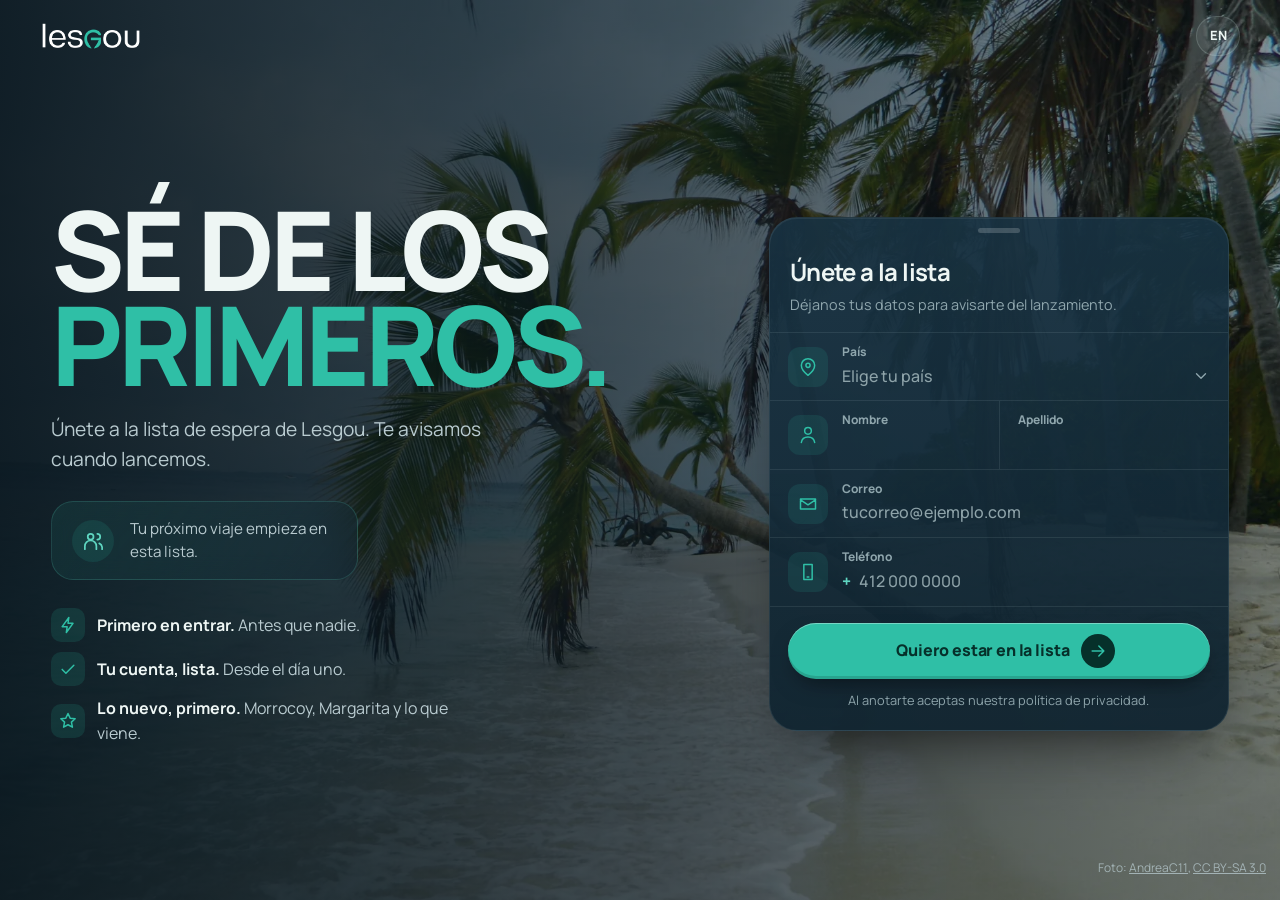
==== commit 87614777: "Clarify the waitlist and add its animated signup counter Use an explicit display baseline of 250 plu" ====
--- a/lista-de-espera/index.html
+++ b/lista-de-espera/index.html
@@ -5,9 +5,9 @@
   <meta name="viewport" content="width=device-width, initial-scale=1">
   <meta name="theme-color" content="#08141c">
   <meta name="robots" content="noindex">
-  <title>Reserva tu lugar · Lesgou</title>
-  <meta name="description" content="Llega primero a Lesgou. Reserva tu lugar en la lista de espera.">
-  <link rel="icon" type="image/svg+xml" href="data:image/svg+xml,%3Csvg xmlns='http://www.w3.org/2000/svg' viewBox='0 0 64 64'%3E%3Crect width='64' height='64' rx='16' fill='%2308141c'/%3E%3Ctext x='32' y='47' text-anchor='middle' font-family='Arial,sans-serif' font-size='44' font-weight='bold' fill='%232fbfa6'%3EG%3C/text%3E%3C/svg%3E">
+  <title>Lista de espera · Lesgou</title>
+  <meta name="description" content="Únete a la lista de espera de Lesgou. Sé de los primeros en enterarte cuando lancemos.">
+  <link rel="icon" type="image/svg+xml" href="/favicon.svg">
   <script>
     // Already on the list on this device: go straight to the site.
     try { if (localStorage.getItem('lesgou-waitlist')) location.replace('/'); } catch (e) {}
@@ -22,6 +22,19 @@
     .wl .mega{font-size:clamp(3.4rem,8.6vw,7.6rem)}
     .wl .mega span{display:block}
     .wl .lede{margin-top:24px}
+    .wl-community{display:flex;align-items:center;gap:16px;width:fit-content;max-width:100%;margin-top:26px;padding:16px 20px;border:1px solid rgba(95,214,193,.18);border-radius:22px;background:linear-gradient(130deg,rgba(47,191,166,.1),rgba(16,36,48,.5));backdrop-filter:blur(12px);animation:wl-count-enter .8s var(--out) .12s both}
+    .wl-community-icon{display:grid;place-items:center;flex:none;width:42px;height:42px;border-radius:50%;color:var(--teal-hi);background:rgba(47,191,166,.12)}
+    .wl-community-icon .icon{width:23px;height:23px}
+    .wl-count-line{display:flex;align-items:center;gap:12px}
+    .wl-count{display:inline-flex;align-items:baseline;font-size:2.65rem;font-weight:800;line-height:1.1;letter-spacing:-.035em;font-variant-numeric:tabular-nums;white-space:nowrap}
+    .wl-count-digit{position:relative;display:inline-block;width:.65em;height:1.1em;overflow:hidden;letter-spacing:0}
+    .wl-count-strip{display:flex;flex-direction:column;transform:translateY(calc(var(--digit,0)*-1.1em));transition:transform .75s var(--out)}
+    .wl-count-strip>span{display:block;flex:none;height:1.1em;line-height:1.1;text-align:center}
+    .wl-count-copy{font-size:.95rem;font-weight:650;line-height:1.3;color:var(--soft)}
+    .wl-count-fallback{max-width:23ch;color:var(--soft);font-size:.95rem;line-height:1.5}
+    .wl-community [hidden]{display:none!important}
+    @keyframes wl-count-enter{from{opacity:0;transform:translateY(12px);filter:blur(4px)}to{opacity:1;transform:none;filter:none}}
+    @media(prefers-reduced-motion:reduce){.wl-community{animation:none}.wl-count-strip{transition:none}}
     .perks{list-style:none;padding:0;margin:28px 0 0;display:grid;gap:10px;max-width:420px}
     .perks li{display:flex;align-items:center;gap:12px;font-size:1rem;color:var(--soft)}
     .perks b{color:var(--text)}
@@ -107,6 +120,7 @@
   <symbol id="i-arrow" viewBox="0 0 24 24"><path d="M5 12h14M13 6l6 6-6 6"/></symbol>
   <symbol id="i-pin" viewBox="0 0 24 24"><path d="M20 10c0 6-8 12-8 12S4 16 4 10a8 8 0 1 1 16 0Z"/><circle cx="12" cy="10" r="2.5"/></symbol>
   <symbol id="i-user" viewBox="0 0 24 24"><path d="M12 11a4 4 0 1 0 0-8 4 4 0 0 0 0 8ZM4 21c.6-4 3.8-6.5 8-6.5s7.4 2.5 8 6.5"/></symbol>
+  <symbol id="i-people" viewBox="0 0 24 24"><circle cx="9" cy="8" r="3"/><path d="M3 21v-3a6 6 0 0 1 12 0v3m1-16a3 3 0 0 1 0 6m2 4a5 5 0 0 1 3 4v2"/></symbol>
   <symbol id="i-mail" viewBox="0 0 24 24"><path d="M3 6h18v12H3zM3 7l9 6 9-6"/></symbol>
   <symbol id="i-phone" viewBox="0 0 24 24"><path d="M7 3h10v18H7zM11 18h2"/></symbol>
   <symbol id="i-id" viewBox="0 0 24 24"><path d="M3 5h18v14H3zM7 10a2 2 0 1 0 0-.01M5 16c.5-1.6 1.6-2.5 3-2.5s2.5.9 3 2.5M14 9h4M14 13h4"/></symbol>
@@ -123,8 +137,14 @@
 <div class="wl-bg"><img src="/assets/morrocoy.webp" alt="" width="1920" height="1306"></div>
 <main class="wl">
   <div>
-    <h1 class="mega" data-en="<span>Be first.</span><span class='teal'>Travel differently.</span>"><span>Llega primero.</span><span class="teal">Viaja distinto.</span></h1>
-    <p class="lede" data-en="Your whole trip around Venezuela, connected. Lodging, transfers, activities and restaurants. With your people, in one place.">Todo tu viaje por Venezuela, conectado. Hospedaje, traslados, actividades y restaurantes. Con tu gente, en un solo lugar.</p>
+    <h1 class="mega" data-en="<span>Be among</span><span class='teal'>the first.</span>"><span>Sé de los</span><span class="teal">primeros.</span></h1>
+    <p class="lede" data-en="Join the Lesgou waitlist. We'll let you know when we launch.">Únete a la lista de espera de Lesgou. Te avisamos cuando lancemos.</p>
+    <section class="wl-community" data-waitlist-counter aria-label="La lista de Lesgou" data-en-aria="The Lesgou waitlist" aria-busy="true">
+      <span class="wl-community-icon" aria-hidden="true"><svg class="icon"><use href="#i-people"/></svg></span>
+      <div class="wl-count-line" data-count-line><span class="wl-count" data-count-visual aria-hidden="true">250</span><span class="wl-count-copy" data-en="people on<br>the waitlist">personas<br>en la lista</span></div>
+      <span class="wl-count-fallback" data-count-fallback hidden data-en="Your next trip starts on this list.">Tu próximo viaje empieza en esta lista.</span>
+      <span class="sr-only" data-count-status role="status" aria-live="polite" aria-atomic="true">250 personas en la lista.</span>
+    </section>
     <ul class="perks">
       <li><span class="ico"><svg class="icon"><use href="#i-bolt"/></svg></span><span data-en="<b>First in.</b> Before anyone else."><b>Primero en entrar.</b> Antes que nadie.</span></li>
       <li><span class="ico"><svg class="icon"><use href="#i-check"/></svg></span><span data-en="<b>Your account, ready.</b> From day one."><b>Tu cuenta, lista.</b> Desde el día uno.</span></li>
@@ -134,7 +154,7 @@
 
   <form class="card sheet" id="form" novalidate aria-labelledby="f-title">
     <div class="grab"></div>
-    <div class="card-head"><b id="f-title" data-en="Your spot is waiting.">Tu lugar te espera.</b><p data-en="One minute. Five details. Done.">Un minuto. Cinco datos. Listo.</p></div>
+    <div class="card-head"><b id="f-title" data-en="Join the waitlist">Únete a la lista</b><p data-en="Leave your details and we'll let you know when we launch.">Déjanos tus datos para avisarte del lanzamiento.</p></div>
     <div class="fields">
       <div class="field-row crow" id="crow"><span class="ico"><svg class="icon"><use href="#i-pin"/></svg></span><div class="fi"><label for="cbtn" data-en="Country">País</label>
         <button type="button" class="cbtn" id="cbtn" aria-expanded="false" aria-controls="cpick"><span id="cval" class="ph">Elige tu país</span><svg class="icon chev" aria-hidden="true"><use href="#i-down"/></svg></button>
@@ -152,19 +172,20 @@
       <div class="ced" id="ced"><div><div class="field-row"><span class="ico"><svg class="icon"><use href="#i-id"/></svg></span><div class="fi"><label for="ci" data-en="Cédula (ID)">Cédula</label><div class="phone-in"><select id="cit" aria-label="Tipo de cédula" data-en-aria="ID type"><option>V</option><option>E</option></select><input id="ci" inputmode="numeric" placeholder="12345678"></div></div></div></div></div>
       <div class="wfoot">
         <p class="err" id="err" role="alert"></p>
-        <button class="fx fx-teal" type="submit"><span data-en="Reserve my spot">Reservar mi lugar</span> <span class="knob"><svg class="icon"><use href="#i-arrow"/></svg></span></button>
+        <button class="fx fx-teal" type="submit"><span data-en="Join the waitlist">Quiero estar en la lista</span> <span class="knob"><svg class="icon"><use href="#i-arrow"/></svg></span></button>
         <p class="legal" data-en="By joining you accept our privacy policy.">Al anotarte aceptas nuestra política de privacidad.</p>
       </div>
     </div>
     <div class="done" aria-live="polite">
       <svg class="ring" viewBox="0 0 100 100" aria-hidden="true"><circle class="t" cx="50" cy="50" r="44"/><circle class="d" cx="50" cy="50" r="44"/><circle class="a" cx="50" cy="50" r="44"/><path class="k" d="M31 51 L45 64 L70 37"/></svg>
-      <div class="msg"><h2 id="okTitle"></h2><p data-en="Your spot is yours. Now, meet Lesgou.">Tu lugar es tuyo. Ahora, conoce Lesgou.</p><div class="bar-go"><i></i></div></div>
+      <div class="msg"><h2 id="okTitle"></h2><p data-en="You're on the list. Now, meet Lesgou.">Ya estás en la lista. Ahora, conoce Lesgou.</p><div class="bar-go"><i></i></div></div>
     </div>
   </form>
 </main>
 <p class="credit"><span data-en="Photo">Foto</span>: <a href="https://commons.wikimedia.org/wiki/File:Cayo_Sombrero.JPG" target="_blank" rel="noopener noreferrer">AndreaC11</a>, <a href="https://creativecommons.org/licenses/by-sa/3.0/" target="_blank" rel="noopener noreferrer">CC BY-SA 3.0</a></p>
 
 <script src="/config.js"></script>
+<script type="module" src="/waitlist-counter.mjs"></script>
 <script>
 (() => {
   'use strict';
@@ -176,7 +197,7 @@
     if (supa.anonKey.startsWith('eyJ')) headers.Authorization = `Bearer ${supa.anonKey}`; // legacy JWT anon key
     return fetch(`${supa.url.replace(/\/$/, '')}/rest/v1/waitlist`, { method: 'POST', headers, body: JSON.stringify(row) })
       // 409: this email is already on the list, which is the outcome the visitor wanted.
-      .then(r => { if (!r.ok && r.status !== 409) throw new Error(String(r.status)); });
+      .then(r => { if (!r.ok && r.status !== 409) throw new Error(String(r.status)); return { created: r.status !== 409 }; });
   }
   const KEY = 'lesgou-waitlist';
   document.documentElement.classList.add('js');
@@ -184,8 +205,8 @@
   const origen = new URLSearchParams(location.search).get('origen') || 'directo';
 
   const S = {
-    es: { toggle: 'EN', label: 'Cambiar idioma a inglés', title: 'Reserva tu lugar · Lesgou', fields: 'Completa todos los campos para reservar tu lugar.', email: 'Revisa tu correo, parece que le falta algo.', send: 'No pudimos guardar tu lugar. Inténtalo de nuevo.', ok: n => `Listo, ${n}.` },
-    en: { toggle: 'ES', label: 'Switch language to Spanish', title: 'Reserve your spot · Lesgou', fields: 'Fill in every field to reserve your spot.', email: 'Check your email, something seems to be missing.', send: "We couldn't save your spot. Please try again.", ok: n => `Done, ${n}.` }
+    es: { toggle: 'EN', label: 'Cambiar idioma a inglés', title: 'Lista de espera · Lesgou', fields: 'Completa todos los campos para entrar en la lista.', email: 'Revisa tu correo, parece que le falta algo.', send: 'No pudimos guardar tu lugar. Inténtalo de nuevo.', ok: n => `Listo, ${n}.` },
+    en: { toggle: 'ES', label: 'Switch language to Spanish', title: 'Lesgou waitlist', fields: 'Fill in every field to join the waitlist.', email: 'Check your email, something seems to be missing.', send: "We couldn't save your spot. Please try again.", ok: n => `Done, ${n}.` }
   };
   let lang = 'es', onLang = () => {};
   const orig = { h: new WeakMap(), a: new WeakMap(), p: new WeakMap() };
@@ -209,8 +230,14 @@
   document.querySelectorAll('.fx').forEach(b => {
     b.addEventListener('pointermove', e => { const r = b.getBoundingClientRect(), x = e.clientX - r.left, y = e.clientY - r.top; b.style.setProperty('--px', x + 'px'); b.style.setProperty('--py', y + 'px'); if (!reduce && e.pointerType === 'mouse') { b.style.setProperty('--mx', ((x / r.width) - .5) * 8 + 'px'); b.style.setProperty('--my', ((y / r.height) - .5) * 6 + 'px'); } });
     b.addEventListener('pointerleave', () => { b.style.setProperty('--mx', '0px'); b.style.setProperty('--my', '0px'); });
-    b.addEventListener('pointerdown', () => { if (navigator.vibrate) navigator.vibrate(8); });
+    b.addEventListener('pointerdown', e => {
+      const r = b.getBoundingClientRect();
+      b.style.setProperty('--px', e.clientX - r.left + 'px'); b.style.setProperty('--py', e.clientY - r.top + 'px');
+      b.classList.add('is-pressed'); if (navigator.vibrate) navigator.vibrate(8);
+    });
+    ['pointerup', 'pointercancel', 'pointerleave'].forEach(t => b.addEventListener(t, () => b.classList.remove('is-pressed')));
   });
+  document.addEventListener('touchstart', () => {}, { passive: true });
 
   const form = document.getElementById('form'), country = document.getElementById('country');
   const bar = document.querySelector('.bar');
@@ -308,7 +335,9 @@
       phone: data.telefono, cedula: data.cedula || null, source: origen.slice(0, 60), language: lang
     });
     form.classList.add('busy');
-    Promise.all([sending, new Promise(r => setTimeout(r, 1100))]).then(() => {
+    Promise.all([sending, new Promise(r => setTimeout(r, 1100))]).then(([signup]) => {
+      // Only a successful new INSERT adds one; duplicate emails keep the same total.
+      window.LESGOU_WAITLIST_COUNT?.confirmSignup(signup.created);
       document.getElementById('okTitle').textContent = S[lang].ok(data.nombre);
       form.classList.remove('busy'); form.classList.add('paid');
       if (navigator.vibrate) navigator.vibrate(12);
--- a/styles.css
+++ b/styles.css
@@ -35,7 +35,7 @@
   min-height:56px;padding:0 26px;border:0;border-radius:999px;font-weight:800;font-size:1rem;letter-spacing:-.01em;text-decoration:none;cursor:pointer;user-select:none;-webkit-tap-highlight-color:transparent;
   transform:translate(var(--mx),var(--my)) scale(var(--s,1));transition:transform .5s var(--spring),box-shadow .3s var(--out),background .2s}
 .fx::before{content:"";position:absolute;inset:0;border-radius:inherit;z-index:-1;background:radial-gradient(120px circle at var(--px) var(--py),rgba(255,255,255,.28),transparent 60%);opacity:0;transition:opacity .25s}
-.fx:hover::before{opacity:1}
+.fx:hover::before,.fx.is-pressed::before{opacity:1}
 .fx:active,.fx.is-pressed{--s:.94;transition:transform .12s var(--out)}
 .fx .knob{width:34px;height:34px;border-radius:50%;display:grid;place-items:center;margin-right:-14px;transition:transform .5s var(--spring)}
 .fx:hover .knob{transform:translateX(4px) rotate(-8deg)}
@@ -128,6 +128,8 @@
 .bill-foot small{display:block;color:var(--muted);font-size:.8rem}
 .avas .ava{transition:transform .45s var(--spring),opacity .3s}
 .avas .ava.enter{animation:pop .5s var(--spring)}
+#avas{position:relative;display:block;height:34px;transition:width .22s var(--out)}
+#avas .ava{position:absolute;top:0;margin:0;transition:none;backface-visibility:hidden;background:radial-gradient(circle at 28% 21%,rgba(255,255,255,var(--glow,.32)) 0%,rgba(255,255,255,0) 60%),linear-gradient(145deg,color-mix(in srgb,var(--pc) 88%,white),var(--pc) 56%,color-mix(in srgb,var(--pc) 89%,#17323b))}
 @keyframes pop{from{transform:scale(0)}to{transform:scale(1)}}
 
 /* CHAT */
@@ -223,6 +225,11 @@
 .redact{display:block;height:1.9rem;width:82%;border-radius:8px;background:linear-gradient(90deg,rgba(238,246,244,.14),rgba(238,246,244,.26),rgba(238,246,244,.14));background-size:200% 100%;animation:shimmer 2.4s linear infinite}
 .sealed:nth-child(2) .redact{width:66%}.sealed:nth-child(3) .redact{width:74%}.sealed:nth-child(4) .redact{width:60%}
 @keyframes shimmer{to{background-position:-200% 0}}
+/* the light sweeps across each sealed card once when the row appears (phones get this instead of hover) */
+.soon-grid.in .sealed::before{animation:sweep 1.5s var(--out) backwards}
+.soon-grid.in .sealed:nth-child(2)::before{animation-delay:.18s}.soon-grid.in .sealed:nth-child(3)::before{animation-delay:.36s}.soon-grid.in .sealed:nth-child(4)::before{animation-delay:.54s}
+@keyframes sweep{from{transform:translateX(-60%)}to{transform:translateX(60%)}}
+.sealed:active{transform:scale(.97)}
 .sealed p{margin:0;color:var(--soft);font-weight:650;line-height:1.35}
 
 /* PROVIDERS: same composition as the hero, photo + app sheet */
@@ -242,13 +249,12 @@
 .pf-head{display:flex;align-items:center;justify-content:space-between;gap:16px;width:100%;padding:16px 20px 20px;border:0;background:none;color:inherit;font:inherit;text-align:left;cursor:pointer;-webkit-tap-highlight-color:transparent;transition:transform .45s var(--spring)}
 .pf-head:active{transform:scale(.98)}
 .pf-head:focus-visible{outline:2px solid var(--teal-hi);outline-offset:-4px;border-radius:var(--r-l)}
-.pf-head .sw{display:block;pointer-events:none}
 .pf-ht b{display:block;font-size:1.25rem;letter-spacing:-.02em}
 .pf-ht small{display:block;margin-top:4px;color:var(--muted);font-size:.88rem}
-.pform.open .pf-head .sw{background:var(--teal)}
-.pform.open .pf-head .sw::after{transform:translateX(20px)}
-.pf-head:active .sw::after{width:32px}
-.pform.open .pf-head:active .sw::after{transform:translateX(14px)}
+.pf-chev{width:44px;height:44px;border-radius:50%;display:grid;place-items:center;flex:none;background:rgba(47,191,166,.14);color:var(--teal-hi);transition:transform .55s var(--spring),background .25s,color .25s}
+.pf-chev .icon{width:22px;height:22px}
+.pf-head:hover .pf-chev{transform:translateY(2px)}
+.pform.open .pf-chev{transform:rotate(180deg);background:var(--teal);color:var(--teal-ink)}
 .pf-sub{padding:16px 20px 14px;border-top:1px solid var(--line);color:var(--muted);font-size:.85rem;margin:0}
 .tiles{display:grid;grid-template-columns:repeat(5,1fr);gap:8px;padding:4px 16px 16px}
 .tile{position:relative;cursor:pointer;margin:0}
@@ -294,6 +300,16 @@
 .pdone p{color:var(--soft);margin:6px 0 16px;max-width:32ch}
 
 /* CLOSE + FOOTER */
+/* FAQ: plain questions people (and search engines) ask */
+.faq{padding:40px 0 20px}
+.faq-list{margin-top:36px;max-width:820px}
+.faq-item+.faq-item{border-top:1px solid var(--line)}
+.faq-item summary{display:flex;align-items:center;justify-content:space-between;gap:16px;padding:22px 0;cursor:pointer;list-style:none;font-weight:750;font-size:1.08rem;line-height:1.35}
+.faq-item summary::-webkit-details-marker{display:none}
+.faq-item summary .icon{width:20px;height:20px;flex:none;color:var(--teal);transition:transform .35s var(--spring)}
+.faq-item[open] summary .icon{transform:rotate(180deg)}
+.faq-item summary:hover{color:var(--text)}
+.faq-item p{margin:0;padding:0 0 22px;color:var(--soft);max-width:64ch;line-height:1.65}
 .close{padding:140px 0 160px;text-align:center}
 .close .mega{font-size:clamp(3rem,10vw,9rem)}
 .close .cta-row{justify-content:center}
@@ -318,7 +334,81 @@
   .prov-bg::after{background:linear-gradient(180deg,var(--night) 0%,rgba(8,20,28,.82) 30%,rgba(8,20,28,.9) 100%)}
 }
 @media (max-width:820px){.nav{display:none}}
+/* touch screens: motion that hover gives on desktop */
+@media (hover:none){
+  .place.in img{animation:kenburns 14s var(--out) both}
+  .place:active img{transform:scale(1.04)}
+}
+@keyframes kenburns{from{transform:scale(1.14)}to{transform:scale(1)}}
+@media (max-width:980px){
+  /* the app screen of the step in view comes forward, the others rest */
+  .stp .screen{transition:opacity .6s var(--out),transform .7s var(--spring)}
+  .stp:not(.on) .screen{opacity:.4;transform:scale(.94)}
+}
+/* phones: keep the immersive feel, tighten the rhythm */
+@media (max-width:600px){
+  /* first screen is the photo with the giant type, the bill follows */
+  .hero{display:block;padding:0 16px 24px}
+  .hero>div:not(.hero-bg){min-height:92svh;display:flex;flex-direction:column;justify-content:flex-end;padding:96px 0 36px}
+  .hero-bg{bottom:auto;height:100svh}
+  .hero-bg img{object-position:32% 50%}
+  .hero-bg::after{background:linear-gradient(180deg,rgba(8,20,28,.55) 0%,rgba(8,20,28,.12) 26%,rgba(8,20,28,.5) 58%,rgba(8,20,28,.94) 84%,var(--night) 100%)}
+  .hero .mega{font-size:clamp(3.4rem,16vw,4.6rem)}
+  .hero .lede{margin-top:18px;color:var(--text)}
+  .cta-row{display:grid;grid-template-columns:1fr;margin-top:26px}
+  .cta-row .fx{width:100%;min-height:58px}
+  .bill{margin-top:8px}
+
+  .chat-sec{padding:64px 0 24px}
+  .chat-grid{gap:36px}
+  .how{padding:0 0 32px}
+  .stp{padding:40px 0}
+  .invite .fx{white-space:nowrap;padding:0 12px}
+  .seg button{padding:10px 8px;white-space:nowrap;font-size:.86rem}
+
+  /* services: a compact two-column grid of tiles */
+  .single{padding:24px 0 56px}
+  .single-row{display:grid;grid-template-columns:1fr 1fr;gap:10px;margin-top:26px}
+  .single-row .fx{min-height:58px;padding:12px 14px;gap:10px;justify-content:flex-start;font-size:.95rem;border-radius:18px;text-align:left;line-height:1.15}
+  .single-row .fx .icon{width:22px;height:22px;flex:none}
+
+  /* destinations: a swipeable rail with the next card peeking */
+  .dest{display:flex;width:100%;gap:12px;padding:0 16px 8px;overflow-x:auto;scroll-snap-type:x mandatory;scroll-padding-inline:16px;scrollbar-width:none;-webkit-overflow-scrolling:touch}
+  .dest::-webkit-scrollbar{display:none}
+  .place{flex:0 0 84%;min-height:min(500px,64svh);scroll-snap-align:start;padding:22px}
+  .place .mega{font-size:2.6rem}
+
+  .soon{padding:56px 0 64px}
+  .soon-head{margin-bottom:22px}
+  .soon-head .fx{width:100%}
+  .soon-grid{gap:10px}
+  .sealed{min-height:200px;padding:18px;gap:8px}
+  .sealed p{font-size:.92rem}
+
+  .prov{padding:72px 16px 64px}
+  .prov-bg::after{background:linear-gradient(180deg,var(--night) 0%,rgba(8,20,28,.62) 22%,rgba(8,20,28,.8) 70%,var(--night) 100%)}
+  .prov-contact{display:grid;grid-template-columns:1fr}
+  .prov-contact .fx{width:100%;justify-content:center}
+
+  .faq{padding-top:24px;padding-bottom:0}
+  .faq-list{margin-top:24px}
+  .faq-item summary{font-size:1rem;padding:18px 0}
+  .close{padding:88px 0 96px}
+  .close .mega{font-size:clamp(2.8rem,13vw,4rem)}
+}
 @media (max-width:480px){.tiles{grid-template-columns:repeat(3,1fr)}}
+/* small phones (iPhone SE, 360px Androids): keep every row inside the screen */
+@media (max-width:380px){
+  .single-row{grid-template-columns:repeat(2,minmax(0,1fr));gap:8px}
+  .single-row .fx{min-width:0;padding:10px;gap:8px;font-size:.85rem}
+  .single-row .fx .icon{width:20px;height:20px}
+  .invite{padding:8px 14px 16px;gap:6px}
+  .invite .fx{min-width:0;padding:0 10px;gap:6px;font-size:.84rem}
+  .invite .fx .icon{width:16px;height:16px}
+  .place{flex-basis:86%;padding:18px}
+  .place .mega{font-size:clamp(1.9rem,10vw,2.6rem)}
+  .close .fx>span:first-child{text-wrap:balance}
+}
 @media (prefers-reduced-motion:reduce){
   html{scroll-behavior:auto}
   *,*::before,*::after{animation-duration:.01ms!important;animation-iteration-count:1!important;transition-duration:.01ms!important}
